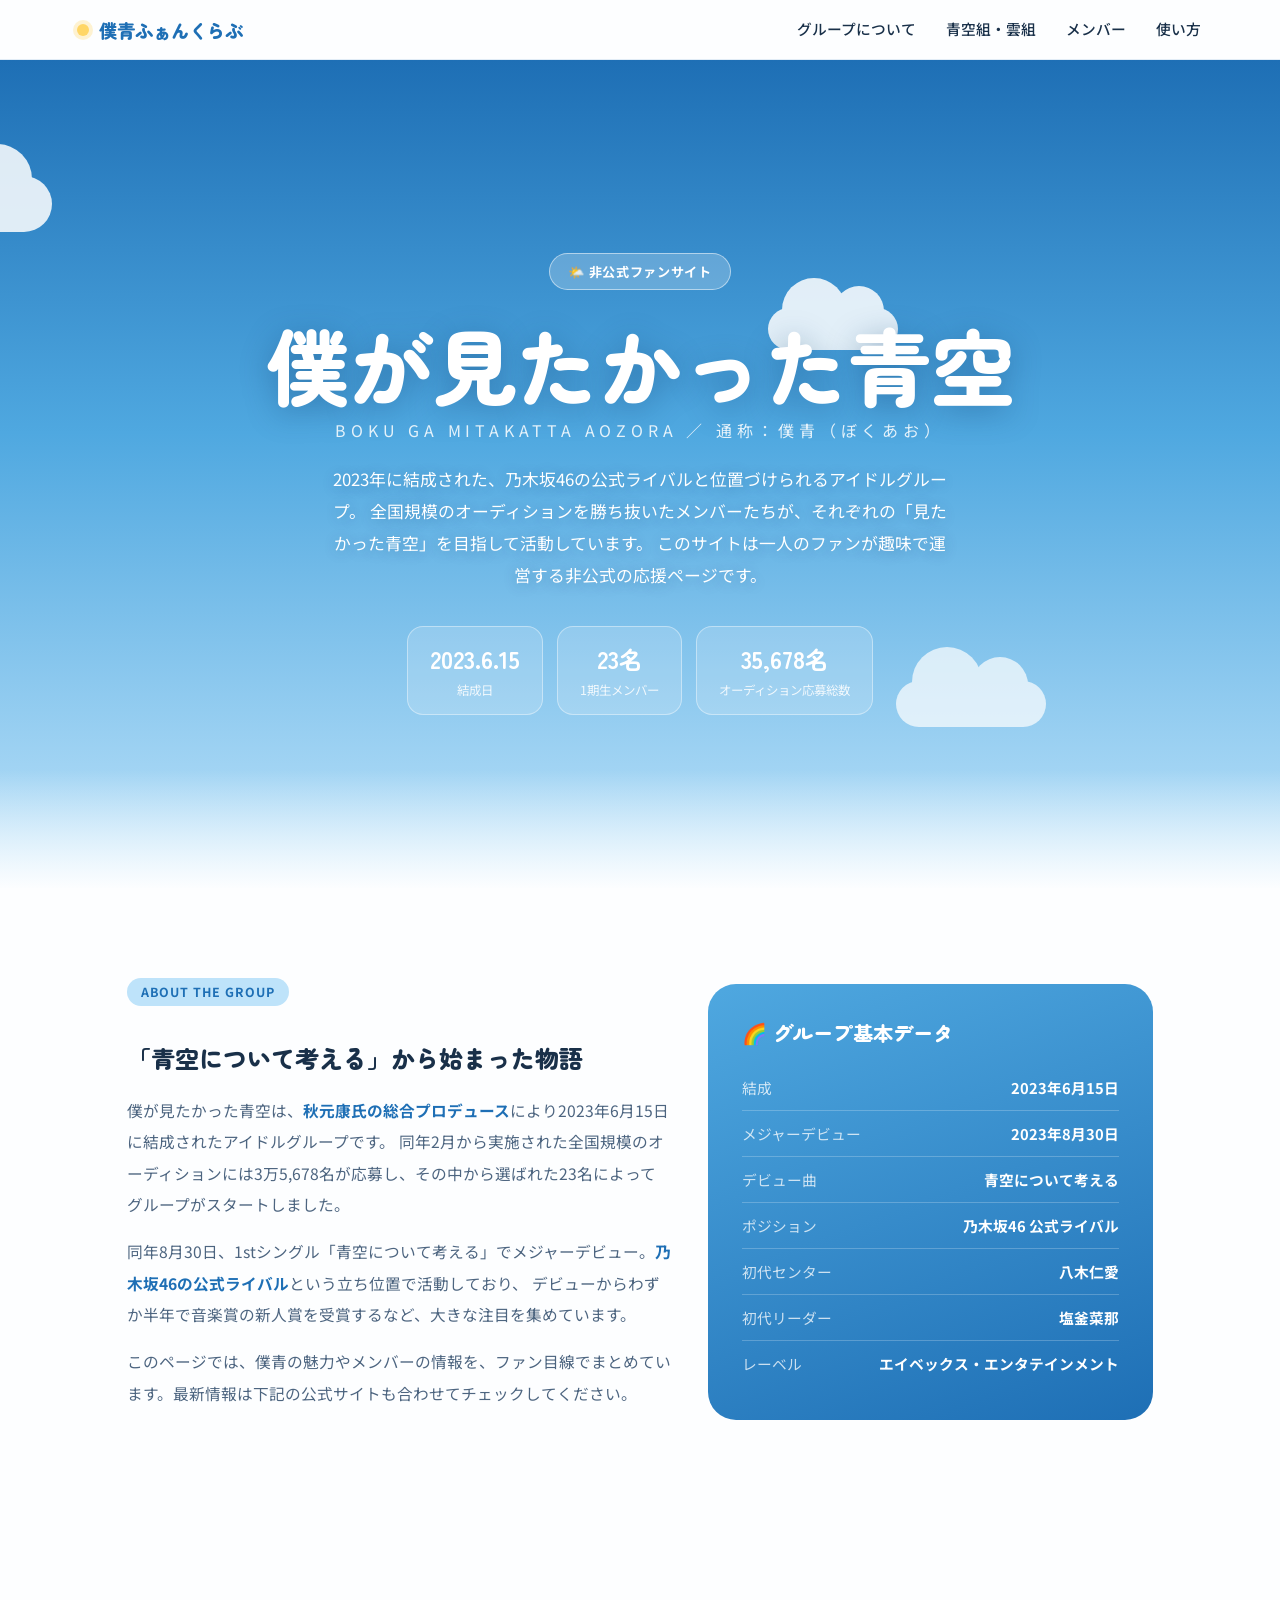
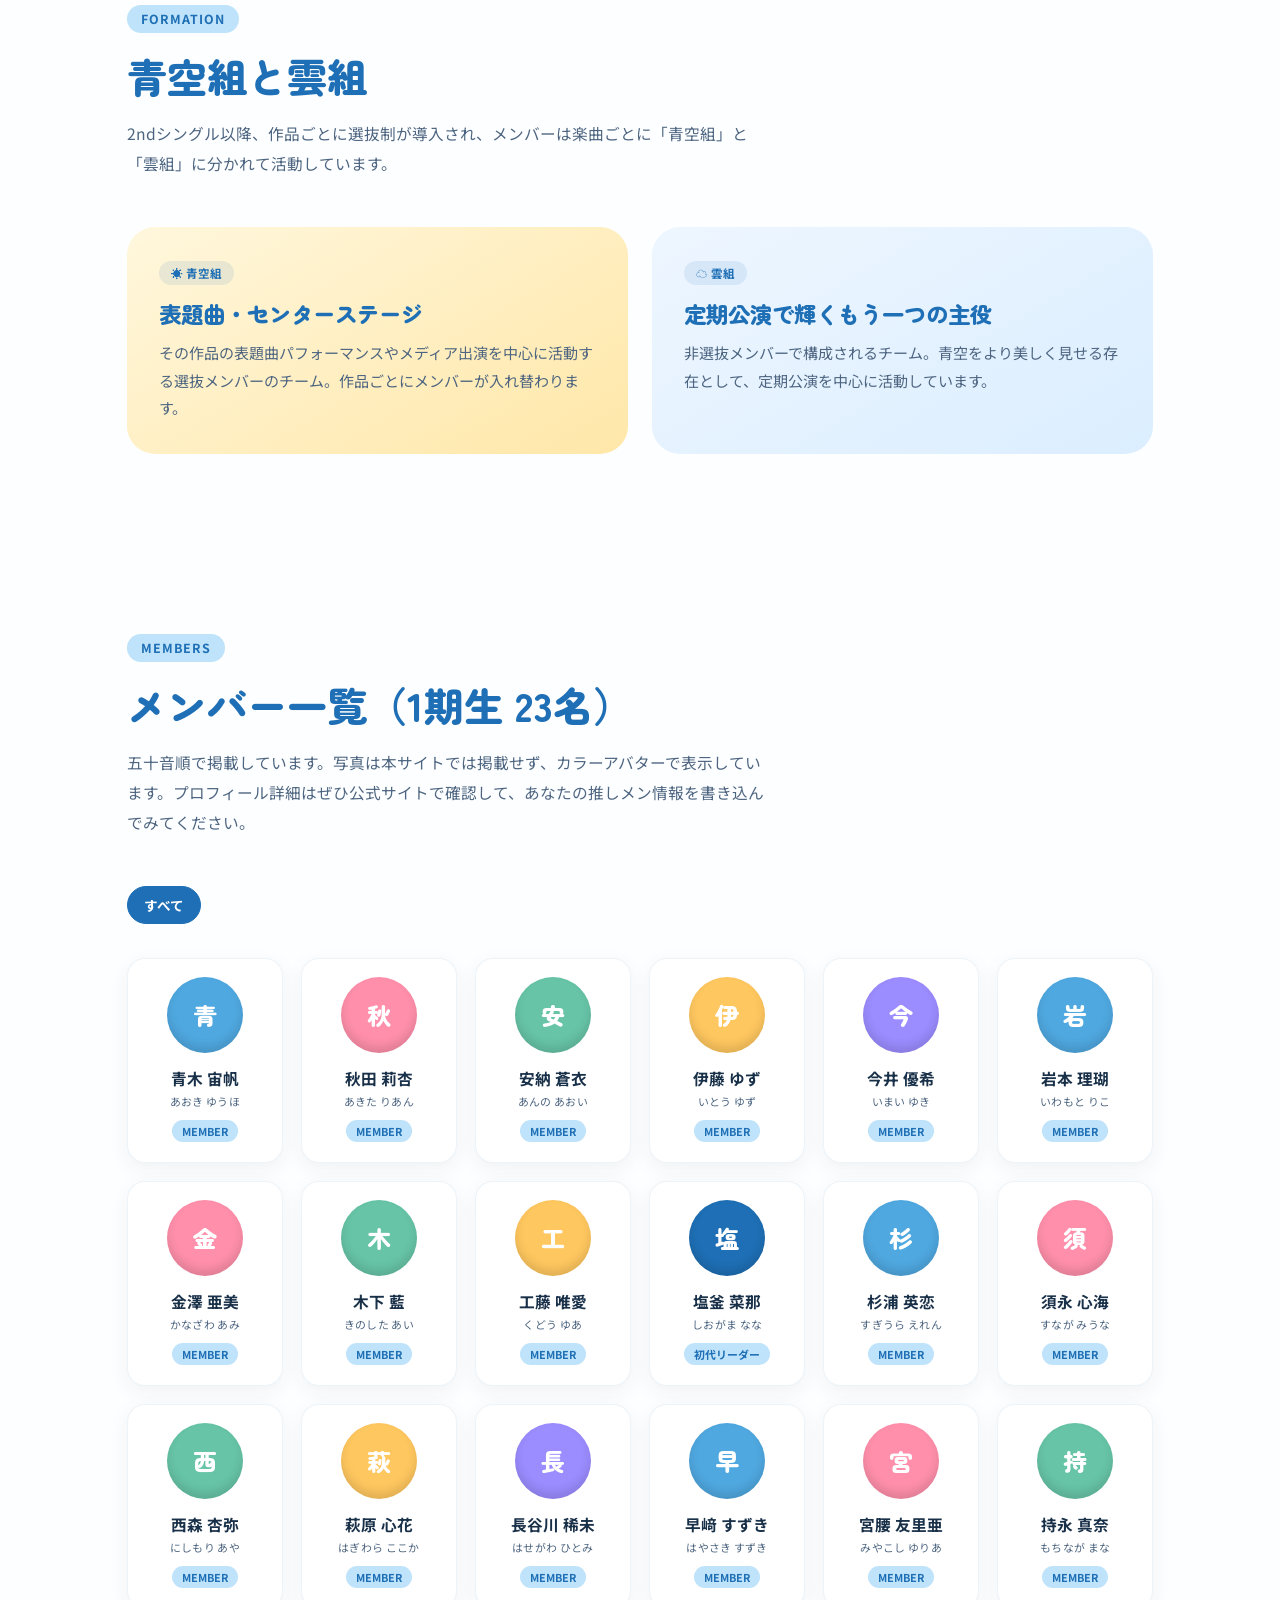
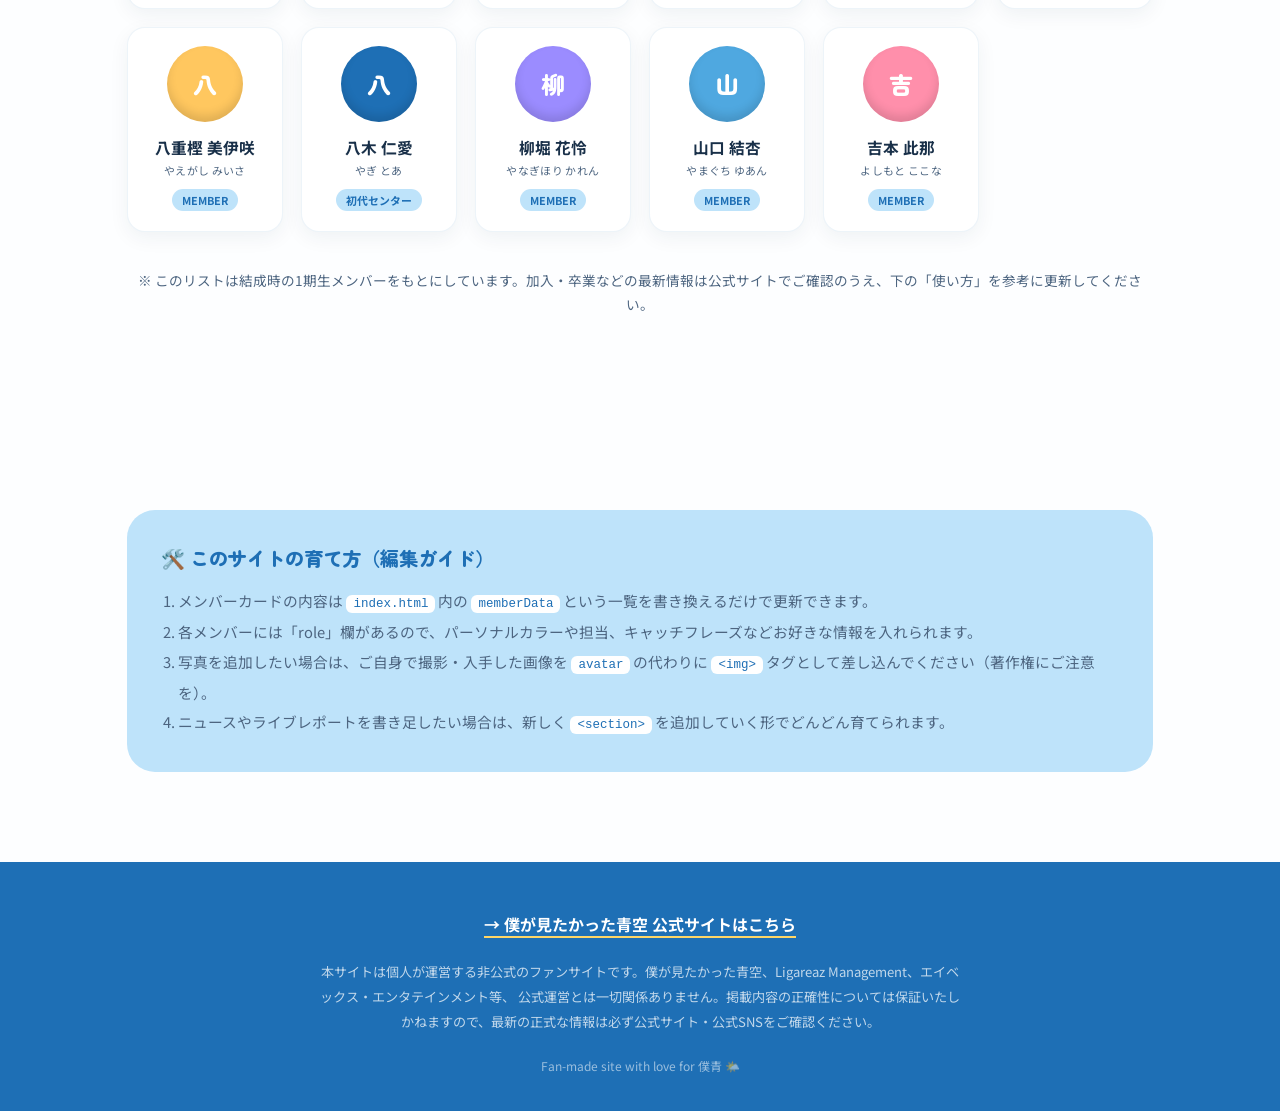
==== index.html @ baeb5466 "Create index.html" ====
<!DOCTYPE html>
<html lang="ja">
<head>
<meta charset="UTF-8">
<meta name="viewport" content="width=device-width, initial-scale=1.0">
<title>僕が見たかった青空 非公式ファンサイト ｜ 僕青ふぁんくらぶ</title>
<link rel="icon" type="image/svg+xml" href="favicon.svg">
<link rel="preconnect" href="https://fonts.googleapis.com">
<link rel="preconnect" href="https://fonts.gstatic.com" crossorigin>
<link href="https://fonts.googleapis.com/css2?family=Zen+Maru+Gothic:wght@500;700;900&family=Noto+Sans+JP:wght@400;500;700&display=swap" rel="stylesheet">
<style>
  :root{
    --sky-deep:#1E6FB5;
    --sky-mid:#4FA8E0;
    --sky-light:#BEE3FA;
    --cloud:#FDFEFF;
    --sun:#FFD666;
    --cotton:#FF8FAB;
    --ink:#193049;
    --ink-soft:#4d6580;
    --radius-lg:28px;
    --radius-md:18px;
  }
  *{box-sizing:border-box;}
  html{scroll-behavior:smooth;}
  body{
    margin:0;
    font-family:'Noto Sans JP',sans-serif;
    color:var(--ink);
    background:var(--cloud);
    overflow-x:hidden;
  }
  h1,h2,h3,.display{
    font-family:'Zen Maru Gothic',sans-serif;
    font-weight:900;
  }
  a{color:inherit;}
  img{max-width:100%;display:block;}
  :focus-visible{outline:3px solid var(--sun);outline-offset:3px;}

  @media (prefers-reduced-motion: reduce){
    *{animation-duration:0.01ms !important; animation-iteration-count:1 !important; transition-duration:0.01ms !important; scroll-behavior:auto !important;}
  }

  /* ---------- NAV ---------- */
  .nav{
    position:sticky;top:0;z-index:50;
    display:flex;align-items:center;justify-content:space-between;
    padding:14px 6vw;
    background:rgba(253,254,255,0.82);
    backdrop-filter:blur(10px);
    border-bottom:1px solid rgba(30,111,181,0.12);
  }
  .nav-brand{display:flex;align-items:center;gap:10px;font-family:'Zen Maru Gothic';font-weight:900;font-size:1.15rem;color:var(--sky-deep);}
  .nav-brand .dot{width:12px;height:12px;border-radius:50%;background:var(--sun);box-shadow:0 0 0 4px rgba(255,214,102,0.3);}
  .nav-links{display:flex;gap:26px;font-size:0.92rem;font-weight:500;}
  .nav-links a{text-decoration:none;padding:4px 2px;border-bottom:2px solid transparent;transition:border-color .2s;}
  .nav-links a:hover{border-color:var(--cotton);}
  .nav-links{display:none;}
  @media(min-width:760px){.nav-links{display:flex;}}

  /* ---------- HERO ---------- */
  .hero{
    position:relative;
    min-height:92vh;
    display:flex;flex-direction:column;align-items:center;justify-content:center;
    text-align:center;
    padding:120px 6vw 100px;
    background:linear-gradient(180deg,var(--sky-deep) 0%, var(--sky-mid) 45%, var(--sky-light) 100%);
    overflow:hidden;
  }
  .hero::after{
    content:"";
    position:absolute;left:0;right:0;bottom:-2px;height:120px;
    background:linear-gradient(180deg, rgba(190,227,250,0) 0%, var(--cloud) 100%);
    pointer-events:none;
  }
  .cloud{
    position:absolute;
    background:#fff;
    border-radius:100px;
    opacity:0.85;
    filter:blur(0.3px);
  }
  .cloud::before,.cloud::after{
    content:"";
    position:absolute;
    background:#fff;
    border-radius:50%;
  }
  .c1{width:180px;height:56px;top:14%;left:-10%;animation:drift 46s linear infinite;}
  .c1::before{width:90px;height:90px;top:-45px;left:20px;}
  .c1::after{width:70px;height:70px;top:-32px;left:90px;}
  .c2{width:130px;height:42px;top:30%;left:60%;animation:drift 60s linear infinite;animation-delay:-10s;}
  .c2::before{width:64px;height:64px;top:-30px;left:14px;}
  .c2::after{width:50px;height:50px;top:-22px;left:66px;}
  .c3{width:220px;height:64px;top:60%;left:-20%;animation:drift 70s linear infinite;animation-delay:-25s;opacity:0.65;}
  .c3::before{width:100px;height:100px;top:-50px;left:30px;}
  .c3::after{width:80px;height:80px;top:-36px;left:120px;}
  .c4{width:150px;height:46px;top:75%;left:70%;animation:drift 54s linear infinite;animation-delay:-5s;opacity:0.7;}
  .c4::before{width:70px;height:70px;top:-34px;left:16px;}
  .c4::after{width:56px;height:56px;top:-24px;left:76px;}
  @keyframes drift{
    from{transform:translateX(0);}
    to{transform:translateX(140vw);}
  }
  .hero-badge{
    display:inline-flex;align-items:center;gap:8px;
    background:rgba(255,255,255,0.22);
    border:1px solid rgba(255,255,255,0.5);
    color:#fff;
    padding:8px 18px;border-radius:999px;
    font-size:0.82rem;font-weight:700;letter-spacing:0.05em;
    margin-bottom:26px;
    position:relative;z-index:2;
  }
  .hero h1{
    position:relative;z-index:2;
    color:#fff;
    font-size:clamp(2.4rem,7vw,5.2rem);
    line-height:1.15;
    margin:0 0 6px;
    text-shadow:0 6px 30px rgba(15,60,110,0.35);
  }
  .hero .kana{
    position:relative;z-index:2;
    color:rgba(255,255,255,0.85);
    font-size:1rem;
    letter-spacing:0.3em;
    margin-bottom:22px;
  }
  .hero p.tagline{
    position:relative;z-index:2;
    color:#fff;
    max-width:620px;
    font-size:1.05rem;
    line-height:1.9;
    margin:0 auto 34px;
    text-shadow:0 2px 14px rgba(15,60,110,0.3);
  }
  .hero-stats{
    position:relative;z-index:2;
    display:flex;flex-wrap:wrap;gap:14px;justify-content:center;
  }
  .stat-chip{
    background:rgba(255,255,255,0.16);
    border:1px solid rgba(255,255,255,0.4);
    border-radius:16px;
    padding:14px 22px;
    color:#fff;
    min-width:120px;
  }
  .stat-chip b{display:block;font-family:'Zen Maru Gothic';font-size:1.5rem;}
  .stat-chip span{font-size:0.78rem;opacity:0.85;}

  /* ---------- SECTION GENERIC ---------- */
  section{padding:90px 6vw;max-width:1180px;margin:0 auto;}
  .eyebrow{
    display:inline-block;
    color:var(--sky-deep);
    background:var(--sky-light);
    padding:5px 14px;border-radius:999px;
    font-size:0.78rem;font-weight:700;letter-spacing:0.08em;
    margin-bottom:14px;
  }
  .section-head{max-width:640px;margin-bottom:48px;}
  .section-head h2{font-size:clamp(1.7rem,3.6vw,2.5rem);margin:0 0 14px;color:var(--sky-deep);}
  .section-head p{color:var(--ink-soft);line-height:1.9;font-size:0.98rem;margin:0;}

  /* ---------- ABOUT ---------- */
  .about-grid{display:grid;grid-template-columns:1fr;gap:36px;}
  @media(min-width:860px){.about-grid{grid-template-columns:1.1fr 0.9fr;align-items:center;}}
  .about-copy p{line-height:2;color:var(--ink-soft);margin:0 0 16px;font-size:0.98rem;}
  .about-copy strong{color:var(--sky-deep);}
  .sky-card{
    background:linear-gradient(160deg,var(--sky-mid),var(--sky-deep));
    border-radius:var(--radius-lg);
    padding:34px;
    color:#fff;
    position:relative;
    overflow:hidden;
  }
  .sky-card h3{margin:0 0 18px;font-size:1.25rem;}
  .sky-card ul{margin:0;padding:0;list-style:none;}
  .sky-card li{
    display:flex;justify-content:space-between;gap:12px;
    padding:12px 0;
    border-bottom:1px solid rgba(255,255,255,0.22);
    font-size:0.92rem;
  }
  .sky-card li:last-child{border-bottom:none;}
  .sky-card li span:first-child{opacity:0.75;}
  .sky-card li span:last-child{font-weight:700;text-align:right;}

  /* ---------- GROUPS (青空組/雲組) ---------- */
  .team-grid{display:grid;grid-template-columns:1fr;gap:24px;}
  @media(min-width:700px){.team-grid{grid-template-columns:1fr 1fr;}}
  .team-card{
    border-radius:var(--radius-lg);
    padding:32px;
    position:relative;
    overflow:hidden;
  }
  .team-card.sora{background:linear-gradient(150deg,#fff7dd,#ffe7a8);}
  .team-card.kumo{background:linear-gradient(150deg,#eef6ff,#dbeeff);}
  .team-card h3{margin:0 0 10px;font-size:1.4rem;color:var(--sky-deep);}
  .team-card p{color:var(--ink-soft);line-height:1.85;margin:0;font-size:0.94rem;}
  .team-badge{
    display:inline-block;font-size:0.72rem;font-weight:700;
    background:rgba(30,111,181,0.1);color:var(--sky-deep);
    padding:4px 12px;border-radius:999px;margin-bottom:12px;
  }

  /* ---------- MEMBERS ---------- */
  .filter-bar{
    display:flex;flex-wrap:wrap;gap:10px;margin-bottom:34px;
  }
  .filter-btn{
    border:1.5px solid var(--sky-light);
    background:#fff;color:var(--sky-deep);
    padding:8px 16px;border-radius:999px;
    font-size:0.85rem;font-weight:700;cursor:pointer;
    font-family:inherit;
    transition:all .2s;
  }
  .filter-btn:hover,.filter-btn.active{
    background:var(--sky-deep);border-color:var(--sky-deep);color:#fff;
  }
  .member-grid{
    display:grid;
    grid-template-columns:repeat(auto-fill,minmax(150px,1fr));
    gap:18px;
  }
  .member-card{
    background:#fff;
    border-radius:var(--radius-md);
    padding:18px 14px 20px;
    text-align:center;
    box-shadow:0 6px 20px rgba(25,48,73,0.06);
    border:1px solid rgba(30,111,181,0.08);
    transition:transform .25s, box-shadow .25s;
    cursor:default;
  }
  .member-card:hover{transform:translateY(-6px);box-shadow:0 16px 30px rgba(25,48,73,0.14);}
  .avatar{
    width:76px;height:76px;border-radius:50%;
    margin:0 auto 14px;
    display:flex;align-items:center;justify-content:center;
    color:#fff;font-family:'Zen Maru Gothic';font-weight:900;font-size:1.5rem;
    box-shadow:inset 0 -6px 10px rgba(0,0,0,0.12);
  }
  .member-card h4{margin:0 0 3px;font-size:0.98rem;color:var(--ink);}
  .member-card .kana{font-size:0.68rem;color:var(--ink-soft);letter-spacing:0.03em;margin-bottom:8px;}
  .member-card .role{
    display:inline-block;font-size:0.68rem;font-weight:700;
    background:var(--sky-light);color:var(--sky-deep);
    padding:3px 10px;border-radius:999px;
  }
  .member-note{
    text-align:center;color:var(--ink-soft);font-size:0.85rem;
    margin-top:36px;line-height:1.8;
  }

  /* ---------- EDIT NOTE ---------- */
  .howto{
    background:var(--sky-light);
    border-radius:var(--radius-lg);
    padding:34px;
  }
  .howto h3{margin:0 0 14px;color:var(--sky-deep);font-size:1.2rem;}
  .howto ol{margin:0;padding-left:1.2em;color:var(--ink-soft);line-height:2;font-size:0.92rem;}
  .howto code{background:#fff;padding:2px 7px;border-radius:6px;font-size:0.85em;color:var(--sky-deep);}

  /* ---------- FOOTER ---------- */
  footer{
    background:var(--sky-deep);
    color:rgba(255,255,255,0.9);
    padding:50px 6vw 30px;
    text-align:center;
  }
  footer .disclaimer{
    max-width:640px;margin:0 auto 22px;
    font-size:0.82rem;line-height:1.9;
    color:rgba(255,255,255,0.72);
  }
  footer .official-link{
    display:inline-block;margin-bottom:22px;
    color:#fff;font-weight:700;text-decoration:none;
    border-bottom:2px solid var(--sun);
  }
  footer .fine{font-size:0.75rem;color:rgba(255,255,255,0.55);}
</style>
</head>
<body>

<nav class="nav">
  <div class="nav-brand"><span class="dot"></span>僕青ふぁんくらぶ</div>
  <div class="nav-links">
    <a href="#about">グループについて</a>
    <a href="#teams">青空組・雲組</a>
    <a href="#members">メンバー</a>
    <a href="#howto">使い方</a>
  </div>
</nav>

<header class="hero">
  <div class="cloud c1"></div>
  <div class="cloud c2"></div>
  <div class="cloud c3"></div>
  <div class="cloud c4"></div>
  <span class="hero-badge">🌤️ 非公式ファンサイト</span>
  <h1>僕が見たかった青空</h1>
  <div class="kana">BOKU GA MITAKATTA AOZORA ／ 通称：僕青（ぼくあお）</div>
  <p class="tagline">
    2023年に結成された、乃木坂46の公式ライバルと位置づけられるアイドルグループ。
    全国規模のオーディションを勝ち抜いたメンバーたちが、それぞれの「見たかった青空」を目指して活動しています。
    このサイトは一人のファンが趣味で運営する非公式の応援ページです。
  </p>
  <div class="hero-stats">
    <div class="stat-chip"><b>2023.6.15</b><span>結成日</span></div>
    <div class="stat-chip"><b>23名</b><span>1期生メンバー</span></div>
    <div class="stat-chip"><b>35,678名</b><span>オーディション応募総数</span></div>
  </div>
</header>

<section id="about">
  <div class="about-grid">
    <div class="about-copy">
      <span class="eyebrow">ABOUT THE GROUP</span>
      <h2>「青空について考える」から始まった物語</h2>
      <p>
        僕が見たかった青空は、<strong>秋元康氏の総合プロデュース</strong>により2023年6月15日に結成されたアイドルグループです。
        同年2月から実施された全国規模のオーディションには3万5,678名が応募し、その中から選ばれた23名によってグループがスタートしました。
      </p>
      <p>
        同年8月30日、1stシングル「青空について考える」でメジャーデビュー。<strong>乃木坂46の公式ライバル</strong>という立ち位置で活動しており、
        デビューからわずか半年で音楽賞の新人賞を受賞するなど、大きな注目を集めています。
      </p>
      <p>
        このページでは、僕青の魅力やメンバーの情報を、ファン目線でまとめています。最新情報は下記の公式サイトも合わせてチェックしてください。
      </p>
    </div>
    <div class="sky-card">
      <h3>🌈 グループ基本データ</h3>
      <ul>
        <li><span>結成</span><span>2023年6月15日</span></li>
        <li><span>メジャーデビュー</span><span>2023年8月30日</span></li>
        <li><span>デビュー曲</span><span>青空について考える</span></li>
        <li><span>ポジション</span><span>乃木坂46 公式ライバル</span></li>
        <li><span>初代センター</span><span>八木仁愛</span></li>
        <li><span>初代リーダー</span><span>塩釜菜那</span></li>
        <li><span>レーベル</span><span>エイベックス・エンタテインメント</span></li>
      </ul>
    </div>
  </div>
</section>

<section id="teams">
  <div class="section-head">
    <span class="eyebrow">FORMATION</span>
    <h2>青空組と雲組</h2>
    <p>2ndシングル以降、作品ごとに選抜制が導入され、メンバーは楽曲ごとに「青空組」と「雲組」に分かれて活動しています。</p>
  </div>
  <div class="team-grid">
    <div class="team-card sora">
      <span class="team-badge">☀️ 青空組</span>
      <h3>表題曲・センターステージ</h3>
      <p>その作品の表題曲パフォーマンスやメディア出演を中心に活動する選抜メンバーのチーム。作品ごとにメンバーが入れ替わります。</p>
    </div>
    <div class="team-card kumo">
      <span class="team-badge">☁️ 雲組</span>
      <h3>定期公演で輝くもう一つの主役</h3>
      <p>非選抜メンバーで構成されるチーム。青空をより美しく見せる存在として、定期公演を中心に活動しています。</p>
    </div>
  </div>
</section>

<section id="members">
  <div class="section-head">
    <span class="eyebrow">MEMBERS</span>
    <h2>メンバー一覧（1期生 23名）</h2>
    <p>五十音順で掲載しています。写真は本サイトでは掲載せず、カラーアバターで表示しています。プロフィール詳細はぜひ公式サイトで確認して、あなたの推しメン情報を書き込んでみてください。</p>
  </div>
  <div class="filter-bar" id="filterBar">
    <button class="filter-btn active" data-filter="all">すべて</button>
  </div>
  <div class="member-grid" id="memberGrid"></div>
  <p class="member-note">
    ※ このリストは結成時の1期生メンバーをもとにしています。加入・卒業などの最新情報は公式サイトでご確認のうえ、下の「使い方」を参考に更新してください。
  </p>
</section>

<section id="howto">
  <div class="howto">
    <h3>🛠️ このサイトの育て方（編集ガイド）</h3>
    <ol>
      <li>メンバーカードの内容は <code>index.html</code> 内の <code>memberData</code> という一覧を書き換えるだけで更新できます。</li>
      <li>各メンバーには「role」欄があるので、パーソナルカラーや担当、キャッチフレーズなどお好きな情報を入れられます。</li>
      <li>写真を追加したい場合は、ご自身で撮影・入手した画像を <code>avatar</code> の代わりに <code>&lt;img&gt;</code> タグとして差し込んでください（著作権にご注意を）。</li>
      <li>ニュースやライブレポートを書き足したい場合は、新しく <code>&lt;section&gt;</code> を追加していく形でどんどん育てられます。</li>
    </ol>
  </div>
</section>

<footer>
  <a class="official-link" href="https://bokuao.com/" target="_blank" rel="noopener">→ 僕が見たかった青空 公式サイトはこちら</a>
  <p class="disclaimer">
    本サイトは個人が運営する非公式のファンサイトです。僕が見たかった青空、Ligareaz Management、エイベックス・エンタテインメント等、
    公式運営とは一切関係ありません。掲載内容の正確性については保証いたしかねますので、最新の正式な情報は必ず公式サイト・公式SNSをご確認ください。
  </p>
  <p class="fine">Fan-made site with love for 僕青 🌤️</p>
</footer>

<script>
  // メンバーの一覧データ（五十音順・結成時1期生）
  // avatar: 表示イニシャル / color: アバターの色 / role: 自由記入欄（推しポイントなどに書き換えてOK）
  const memberData = [
    {name:"青木 宙帆", kana:"あおき ゆうほ", role:"MEMBER", color:"#4FA8E0"},
    {name:"秋田 莉杏", kana:"あきた りあん", role:"MEMBER", color:"#FF8FAB"},
    {name:"安納 蒼衣", kana:"あんの あおい", role:"MEMBER", color:"#67C4A7"},
    {name:"伊藤 ゆず", kana:"いとう ゆず", role:"MEMBER", color:"#FFC75F"},
    {name:"今井 優希", kana:"いまい ゆき", role:"MEMBER", color:"#9B8CFF"},
    {name:"岩本 理瑚", kana:"いわもと りこ", role:"MEMBER", color:"#4FA8E0"},
    {name:"金澤 亜美", kana:"かなざわ あみ", role:"MEMBER", color:"#FF8FAB"},
    {name:"木下 藍", kana:"きのした あい", role:"MEMBER", color:"#67C4A7"},
    {name:"工藤 唯愛", kana:"くどう ゆあ", role:"MEMBER", color:"#FFC75F"},
    {name:"塩釜 菜那", kana:"しおがま なな", role:"初代リーダー", color:"#1E6FB5"},
    {name:"杉浦 英恋", kana:"すぎうら えれん", role:"MEMBER", color:"#4FA8E0"},
    {name:"須永 心海", kana:"すなが みうな", role:"MEMBER", color:"#FF8FAB"},
    {name:"西森 杏弥", kana:"にしもり あや", role:"MEMBER", color:"#67C4A7"},
    {name:"萩原 心花", kana:"はぎわら ここか", role:"MEMBER", color:"#FFC75F"},
    {name:"長谷川 稀未", kana:"はせがわ ひとみ", role:"MEMBER", color:"#9B8CFF"},
    {name:"早﨑 すずき", kana:"はやさき すずき", role:"MEMBER", color:"#4FA8E0"},
    {name:"宮腰 友里亜", kana:"みやこし ゆりあ", role:"MEMBER", color:"#FF8FAB"},
    {name:"持永 真奈", kana:"もちなが まな", role:"MEMBER", color:"#67C4A7"},
    {name:"八重樫 美伊咲", kana:"やえがし みいさ", role:"MEMBER", color:"#FFC75F"},
    {name:"八木 仁愛", kana:"やぎ とあ", role:"初代センター", color:"#1E6FB5"},
    {name:"柳堀 花怜", kana:"やなぎほり かれん", role:"MEMBER", color:"#9B8CFF"},
    {name:"山口 結杏", kana:"やまぐち ゆあん", role:"MEMBER", color:"#4FA8E0"},
    {name:"吉本 此那", kana:"よしもと ここな", role:"MEMBER", color:"#FF8FAB"},
  ];

  const grid = document.getElementById('memberGrid');
  memberData.forEach(m=>{
    const card = document.createElement('div');
    card.className = 'member-card';
    const initial = m.name.trim().charAt(0);
    card.innerHTML = `
      <div class="avatar" style="background:${m.color}">${initial}</div>
      <h4>${m.name}</h4>
      <div class="kana">${m.kana}</div>
      <span class="role">${m.role}</span>
    `;
    grid.appendChild(card);
  });
</script>

</body>
</html>
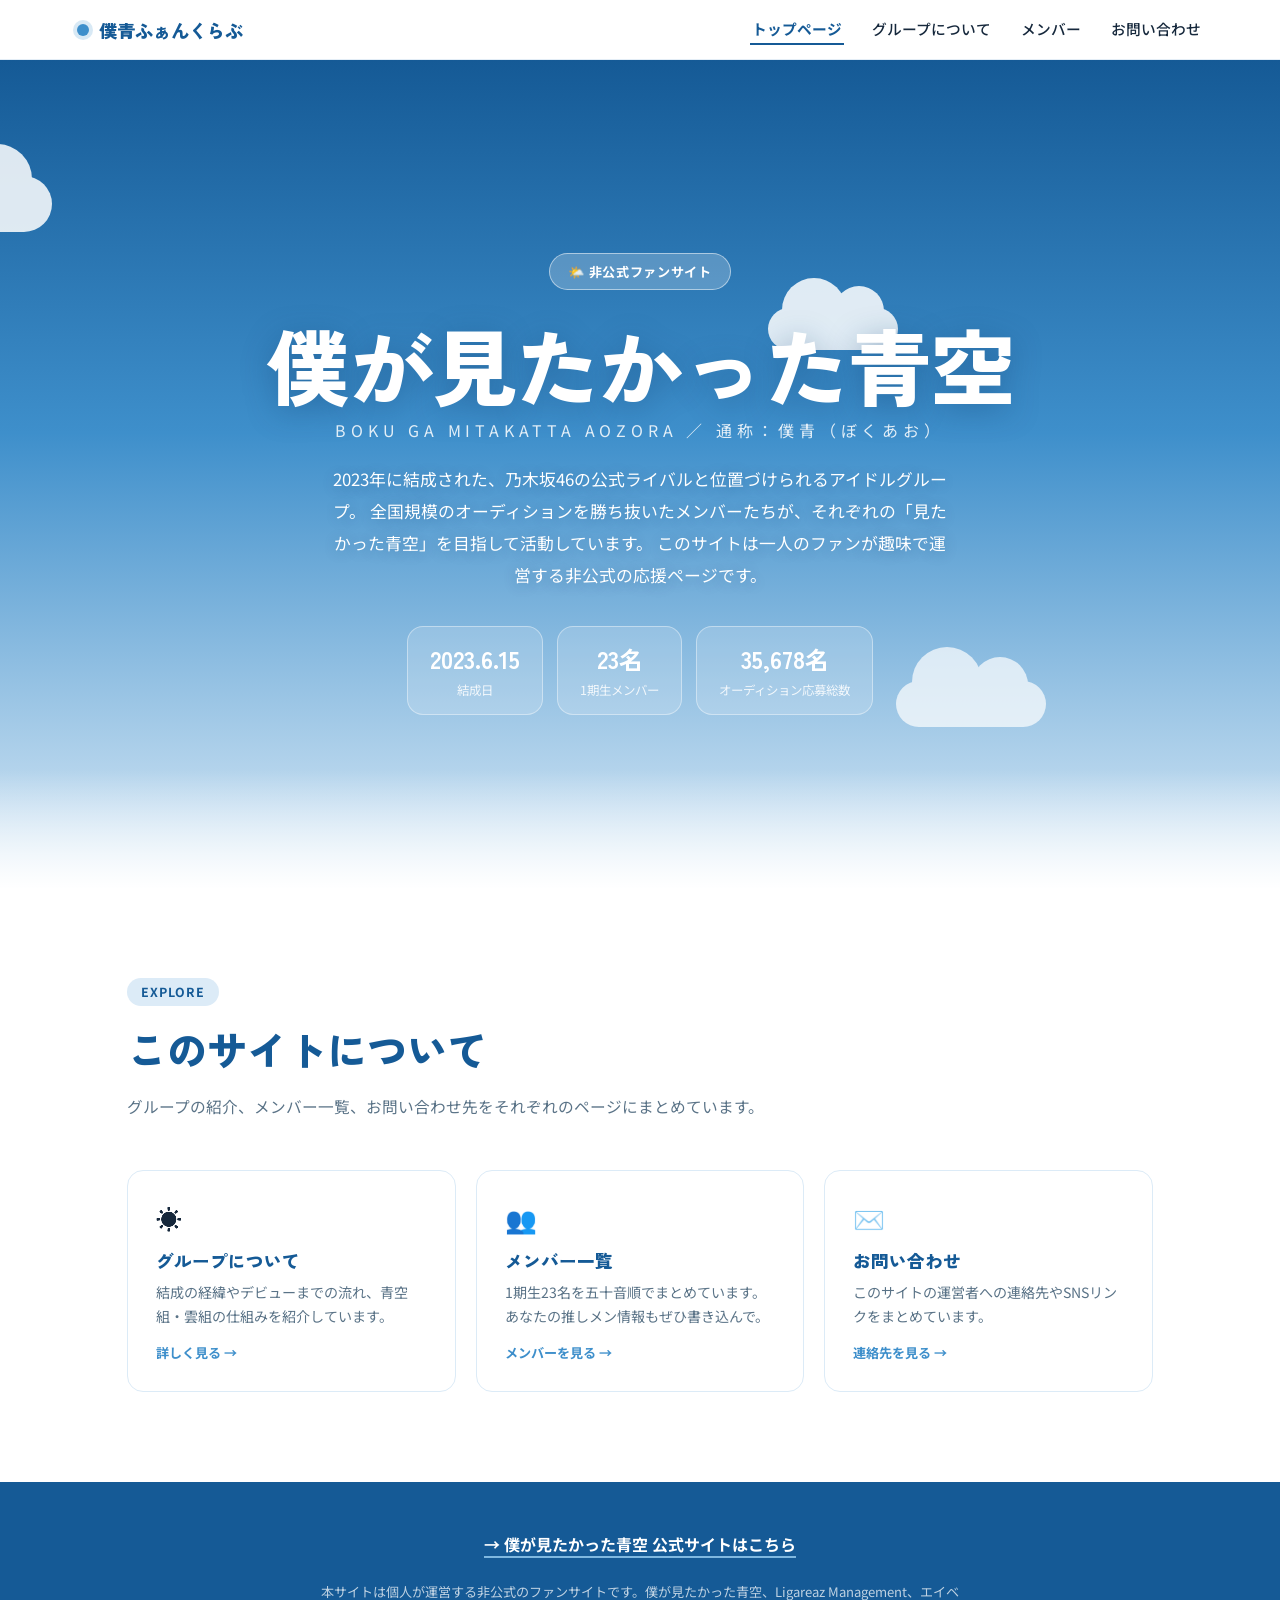
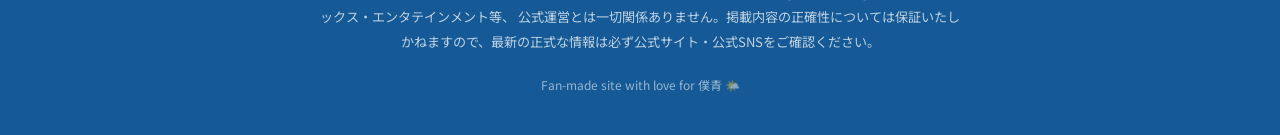
==== commit a1aadf77: "Update index.html" ====
--- a/index.html
+++ b/index.html
@@ -7,299 +7,18 @@
 <link rel="icon" type="image/svg+xml" href="favicon.svg">
 <link rel="preconnect" href="https://fonts.googleapis.com">
 <link rel="preconnect" href="https://fonts.gstatic.com" crossorigin>
-<link href="https://fonts.googleapis.com/css2?family=Zen+Maru+Gothic:wght@500;700;900&family=Noto+Sans+JP:wght@400;500;700&display=swap" rel="stylesheet">
-<style>
-  :root{
-    --sky-deep:#1E6FB5;
-    --sky-mid:#4FA8E0;
-    --sky-light:#BEE3FA;
-    --cloud:#FDFEFF;
-    --sun:#FFD666;
-    --cotton:#FF8FAB;
-    --ink:#193049;
-    --ink-soft:#4d6580;
-    --radius-lg:28px;
-    --radius-md:18px;
-  }
-  *{box-sizing:border-box;}
-  html{scroll-behavior:smooth;}
-  body{
-    margin:0;
-    font-family:'Noto Sans JP',sans-serif;
-    color:var(--ink);
-    background:var(--cloud);
-    overflow-x:hidden;
-  }
-  h1,h2,h3,.display{
-    font-family:'Zen Maru Gothic',sans-serif;
-    font-weight:900;
-  }
-  a{color:inherit;}
-  img{max-width:100%;display:block;}
-  :focus-visible{outline:3px solid var(--sun);outline-offset:3px;}
-
-  @media (prefers-reduced-motion: reduce){
-    *{animation-duration:0.01ms !important; animation-iteration-count:1 !important; transition-duration:0.01ms !important; scroll-behavior:auto !important;}
-  }
-
-  /* ---------- NAV ---------- */
-  .nav{
-    position:sticky;top:0;z-index:50;
-    display:flex;align-items:center;justify-content:space-between;
-    padding:14px 6vw;
-    background:rgba(253,254,255,0.82);
-    backdrop-filter:blur(10px);
-    border-bottom:1px solid rgba(30,111,181,0.12);
-  }
-  .nav-brand{display:flex;align-items:center;gap:10px;font-family:'Zen Maru Gothic';font-weight:900;font-size:1.15rem;color:var(--sky-deep);}
-  .nav-brand .dot{width:12px;height:12px;border-radius:50%;background:var(--sun);box-shadow:0 0 0 4px rgba(255,214,102,0.3);}
-  .nav-links{display:flex;gap:26px;font-size:0.92rem;font-weight:500;}
-  .nav-links a{text-decoration:none;padding:4px 2px;border-bottom:2px solid transparent;transition:border-color .2s;}
-  .nav-links a:hover{border-color:var(--cotton);}
-  .nav-links{display:none;}
-  @media(min-width:760px){.nav-links{display:flex;}}
-
-  /* ---------- HERO ---------- */
-  .hero{
-    position:relative;
-    min-height:92vh;
-    display:flex;flex-direction:column;align-items:center;justify-content:center;
-    text-align:center;
-    padding:120px 6vw 100px;
-    background:linear-gradient(180deg,var(--sky-deep) 0%, var(--sky-mid) 45%, var(--sky-light) 100%);
-    overflow:hidden;
-  }
-  .hero::after{
-    content:"";
-    position:absolute;left:0;right:0;bottom:-2px;height:120px;
-    background:linear-gradient(180deg, rgba(190,227,250,0) 0%, var(--cloud) 100%);
-    pointer-events:none;
-  }
-  .cloud{
-    position:absolute;
-    background:#fff;
-    border-radius:100px;
-    opacity:0.85;
-    filter:blur(0.3px);
-  }
-  .cloud::before,.cloud::after{
-    content:"";
-    position:absolute;
-    background:#fff;
-    border-radius:50%;
-  }
-  .c1{width:180px;height:56px;top:14%;left:-10%;animation:drift 46s linear infinite;}
-  .c1::before{width:90px;height:90px;top:-45px;left:20px;}
-  .c1::after{width:70px;height:70px;top:-32px;left:90px;}
-  .c2{width:130px;height:42px;top:30%;left:60%;animation:drift 60s linear infinite;animation-delay:-10s;}
-  .c2::before{width:64px;height:64px;top:-30px;left:14px;}
-  .c2::after{width:50px;height:50px;top:-22px;left:66px;}
-  .c3{width:220px;height:64px;top:60%;left:-20%;animation:drift 70s linear infinite;animation-delay:-25s;opacity:0.65;}
-  .c3::before{width:100px;height:100px;top:-50px;left:30px;}
-  .c3::after{width:80px;height:80px;top:-36px;left:120px;}
-  .c4{width:150px;height:46px;top:75%;left:70%;animation:drift 54s linear infinite;animation-delay:-5s;opacity:0.7;}
-  .c4::before{width:70px;height:70px;top:-34px;left:16px;}
-  .c4::after{width:56px;height:56px;top:-24px;left:76px;}
-  @keyframes drift{
-    from{transform:translateX(0);}
-    to{transform:translateX(140vw);}
-  }
-  .hero-badge{
-    display:inline-flex;align-items:center;gap:8px;
-    background:rgba(255,255,255,0.22);
-    border:1px solid rgba(255,255,255,0.5);
-    color:#fff;
-    padding:8px 18px;border-radius:999px;
-    font-size:0.82rem;font-weight:700;letter-spacing:0.05em;
-    margin-bottom:26px;
-    position:relative;z-index:2;
-  }
-  .hero h1{
-    position:relative;z-index:2;
-    color:#fff;
-    font-size:clamp(2.4rem,7vw,5.2rem);
-    line-height:1.15;
-    margin:0 0 6px;
-    text-shadow:0 6px 30px rgba(15,60,110,0.35);
-  }
-  .hero .kana{
-    position:relative;z-index:2;
-    color:rgba(255,255,255,0.85);
-    font-size:1rem;
-    letter-spacing:0.3em;
-    margin-bottom:22px;
-  }
-  .hero p.tagline{
-    position:relative;z-index:2;
-    color:#fff;
-    max-width:620px;
-    font-size:1.05rem;
-    line-height:1.9;
-    margin:0 auto 34px;
-    text-shadow:0 2px 14px rgba(15,60,110,0.3);
-  }
-  .hero-stats{
-    position:relative;z-index:2;
-    display:flex;flex-wrap:wrap;gap:14px;justify-content:center;
-  }
-  .stat-chip{
-    background:rgba(255,255,255,0.16);
-    border:1px solid rgba(255,255,255,0.4);
-    border-radius:16px;
-    padding:14px 22px;
-    color:#fff;
-    min-width:120px;
-  }
-  .stat-chip b{display:block;font-family:'Zen Maru Gothic';font-size:1.5rem;}
-  .stat-chip span{font-size:0.78rem;opacity:0.85;}
-
-  /* ---------- SECTION GENERIC ---------- */
-  section{padding:90px 6vw;max-width:1180px;margin:0 auto;}
-  .eyebrow{
-    display:inline-block;
-    color:var(--sky-deep);
-    background:var(--sky-light);
-    padding:5px 14px;border-radius:999px;
-    font-size:0.78rem;font-weight:700;letter-spacing:0.08em;
-    margin-bottom:14px;
-  }
-  .section-head{max-width:640px;margin-bottom:48px;}
-  .section-head h2{font-size:clamp(1.7rem,3.6vw,2.5rem);margin:0 0 14px;color:var(--sky-deep);}
-  .section-head p{color:var(--ink-soft);line-height:1.9;font-size:0.98rem;margin:0;}
-
-  /* ---------- ABOUT ---------- */
-  .about-grid{display:grid;grid-template-columns:1fr;gap:36px;}
-  @media(min-width:860px){.about-grid{grid-template-columns:1.1fr 0.9fr;align-items:center;}}
-  .about-copy p{line-height:2;color:var(--ink-soft);margin:0 0 16px;font-size:0.98rem;}
-  .about-copy strong{color:var(--sky-deep);}
-  .sky-card{
-    background:linear-gradient(160deg,var(--sky-mid),var(--sky-deep));
-    border-radius:var(--radius-lg);
-    padding:34px;
-    color:#fff;
-    position:relative;
-    overflow:hidden;
-  }
-  .sky-card h3{margin:0 0 18px;font-size:1.25rem;}
-  .sky-card ul{margin:0;padding:0;list-style:none;}
-  .sky-card li{
-    display:flex;justify-content:space-between;gap:12px;
-    padding:12px 0;
-    border-bottom:1px solid rgba(255,255,255,0.22);
-    font-size:0.92rem;
-  }
-  .sky-card li:last-child{border-bottom:none;}
-  .sky-card li span:first-child{opacity:0.75;}
-  .sky-card li span:last-child{font-weight:700;text-align:right;}
-
-  /* ---------- GROUPS (青空組/雲組) ---------- */
-  .team-grid{display:grid;grid-template-columns:1fr;gap:24px;}
-  @media(min-width:700px){.team-grid{grid-template-columns:1fr 1fr;}}
-  .team-card{
-    border-radius:var(--radius-lg);
-    padding:32px;
-    position:relative;
-    overflow:hidden;
-  }
-  .team-card.sora{background:linear-gradient(150deg,#fff7dd,#ffe7a8);}
-  .team-card.kumo{background:linear-gradient(150deg,#eef6ff,#dbeeff);}
-  .team-card h3{margin:0 0 10px;font-size:1.4rem;color:var(--sky-deep);}
-  .team-card p{color:var(--ink-soft);line-height:1.85;margin:0;font-size:0.94rem;}
-  .team-badge{
-    display:inline-block;font-size:0.72rem;font-weight:700;
-    background:rgba(30,111,181,0.1);color:var(--sky-deep);
-    padding:4px 12px;border-radius:999px;margin-bottom:12px;
-  }
-
-  /* ---------- MEMBERS ---------- */
-  .filter-bar{
-    display:flex;flex-wrap:wrap;gap:10px;margin-bottom:34px;
-  }
-  .filter-btn{
-    border:1.5px solid var(--sky-light);
-    background:#fff;color:var(--sky-deep);
-    padding:8px 16px;border-radius:999px;
-    font-size:0.85rem;font-weight:700;cursor:pointer;
-    font-family:inherit;
-    transition:all .2s;
-  }
-  .filter-btn:hover,.filter-btn.active{
-    background:var(--sky-deep);border-color:var(--sky-deep);color:#fff;
-  }
-  .member-grid{
-    display:grid;
-    grid-template-columns:repeat(auto-fill,minmax(150px,1fr));
-    gap:18px;
-  }
-  .member-card{
-    background:#fff;
-    border-radius:var(--radius-md);
-    padding:18px 14px 20px;
-    text-align:center;
-    box-shadow:0 6px 20px rgba(25,48,73,0.06);
-    border:1px solid rgba(30,111,181,0.08);
-    transition:transform .25s, box-shadow .25s;
-    cursor:default;
-  }
-  .member-card:hover{transform:translateY(-6px);box-shadow:0 16px 30px rgba(25,48,73,0.14);}
-  .avatar{
-    width:76px;height:76px;border-radius:50%;
-    margin:0 auto 14px;
-    display:flex;align-items:center;justify-content:center;
-    color:#fff;font-family:'Zen Maru Gothic';font-weight:900;font-size:1.5rem;
-    box-shadow:inset 0 -6px 10px rgba(0,0,0,0.12);
-  }
-  .member-card h4{margin:0 0 3px;font-size:0.98rem;color:var(--ink);}
-  .member-card .kana{font-size:0.68rem;color:var(--ink-soft);letter-spacing:0.03em;margin-bottom:8px;}
-  .member-card .role{
-    display:inline-block;font-size:0.68rem;font-weight:700;
-    background:var(--sky-light);color:var(--sky-deep);
-    padding:3px 10px;border-radius:999px;
-  }
-  .member-note{
-    text-align:center;color:var(--ink-soft);font-size:0.85rem;
-    margin-top:36px;line-height:1.8;
-  }
-
-  /* ---------- EDIT NOTE ---------- */
-  .howto{
-    background:var(--sky-light);
-    border-radius:var(--radius-lg);
-    padding:34px;
-  }
-  .howto h3{margin:0 0 14px;color:var(--sky-deep);font-size:1.2rem;}
-  .howto ol{margin:0;padding-left:1.2em;color:var(--ink-soft);line-height:2;font-size:0.92rem;}
-  .howto code{background:#fff;padding:2px 7px;border-radius:6px;font-size:0.85em;color:var(--sky-deep);}
-
-  /* ---------- FOOTER ---------- */
-  footer{
-    background:var(--sky-deep);
-    color:rgba(255,255,255,0.9);
-    padding:50px 6vw 30px;
-    text-align:center;
-  }
-  footer .disclaimer{
-    max-width:640px;margin:0 auto 22px;
-    font-size:0.82rem;line-height:1.9;
-    color:rgba(255,255,255,0.72);
-  }
-  footer .official-link{
-    display:inline-block;margin-bottom:22px;
-    color:#fff;font-weight:700;text-decoration:none;
-    border-bottom:2px solid var(--sun);
-  }
-  footer .fine{font-size:0.75rem;color:rgba(255,255,255,0.55);}
-</style>
+<link href="https://fonts.googleapis.com/css2?family=Zen+Kaku+Gothic+New:wght@500;700;900&family=Noto+Sans+JP:wght@400;500;700&display=swap" rel="stylesheet">
+<link rel="stylesheet" href="styles.css">
 </head>
 <body>
 
 <nav class="nav">
-  <div class="nav-brand"><span class="dot"></span>僕青ふぁんくらぶ</div>
+  <a class="nav-brand" href="index.html"><span class="dot"></span>僕青ふぁんくらぶ</a>
   <div class="nav-links">
-    <a href="#about">グループについて</a>
-    <a href="#teams">青空組・雲組</a>
-    <a href="#members">メンバー</a>
-    <a href="#howto">使い方</a>
+    <a href="index.html" class="current">トップページ</a>
+    <a href="about.html">グループについて</a>
+    <a href="members.html">メンバー</a>
+    <a href="contact.html">お問い合わせ</a>
   </div>
 </nav>
 
@@ -323,82 +42,31 @@
   </div>
 </header>
 
-<section id="about">
-  <div class="about-grid">
-    <div class="about-copy">
-      <span class="eyebrow">ABOUT THE GROUP</span>
-      <h2>「青空について考える」から始まった物語</h2>
-      <p>
-        僕が見たかった青空は、<strong>秋元康氏の総合プロデュース</strong>により2023年6月15日に結成されたアイドルグループです。
-        同年2月から実施された全国規模のオーディションには3万5,678名が応募し、その中から選ばれた23名によってグループがスタートしました。
-      </p>
-      <p>
-        同年8月30日、1stシングル「青空について考える」でメジャーデビュー。<strong>乃木坂46の公式ライバル</strong>という立ち位置で活動しており、
-        デビューからわずか半年で音楽賞の新人賞を受賞するなど、大きな注目を集めています。
-      </p>
-      <p>
-        このページでは、僕青の魅力やメンバーの情報を、ファン目線でまとめています。最新情報は下記の公式サイトも合わせてチェックしてください。
-      </p>
-    </div>
-    <div class="sky-card">
-      <h3>🌈 グループ基本データ</h3>
-      <ul>
-        <li><span>結成</span><span>2023年6月15日</span></li>
-        <li><span>メジャーデビュー</span><span>2023年8月30日</span></li>
-        <li><span>デビュー曲</span><span>青空について考える</span></li>
-        <li><span>ポジション</span><span>乃木坂46 公式ライバル</span></li>
-        <li><span>初代センター</span><span>八木仁愛</span></li>
-        <li><span>初代リーダー</span><span>塩釜菜那</span></li>
-        <li><span>レーベル</span><span>エイベックス・エンタテインメント</span></li>
-      </ul>
-    </div>
+<section id="quicklinks">
+  <div class="section-head">
+    <span class="eyebrow">EXPLORE</span>
+    <h2>このサイトについて</h2>
+    <p>グループの紹介、メンバー一覧、お問い合わせ先をそれぞれのページにまとめています。</p>
   </div>
-</section>
-
-<section id="teams">
-  <div class="section-head">
-    <span class="eyebrow">FORMATION</span>
-    <h2>青空組と雲組</h2>
-    <p>2ndシングル以降、作品ごとに選抜制が導入され、メンバーは楽曲ごとに「青空組」と「雲組」に分かれて活動しています。</p>
-  </div>
-  <div class="team-grid">
-    <div class="team-card sora">
-      <span class="team-badge">☀️ 青空組</span>
-      <h3>表題曲・センターステージ</h3>
-      <p>その作品の表題曲パフォーマンスやメディア出演を中心に活動する選抜メンバーのチーム。作品ごとにメンバーが入れ替わります。</p>
-    </div>
-    <div class="team-card kumo">
-      <span class="team-badge">☁️ 雲組</span>
-      <h3>定期公演で輝くもう一つの主役</h3>
-      <p>非選抜メンバーで構成されるチーム。青空をより美しく見せる存在として、定期公演を中心に活動しています。</p>
-    </div>
-  </div>
-</section>
-
-<section id="members">
-  <div class="section-head">
-    <span class="eyebrow">MEMBERS</span>
-    <h2>メンバー一覧（1期生 23名）</h2>
-    <p>五十音順で掲載しています。写真は本サイトでは掲載せず、カラーアバターで表示しています。プロフィール詳細はぜひ公式サイトで確認して、あなたの推しメン情報を書き込んでみてください。</p>
-  </div>
-  <div class="filter-bar" id="filterBar">
-    <button class="filter-btn active" data-filter="all">すべて</button>
-  </div>
-  <div class="member-grid" id="memberGrid"></div>
-  <p class="member-note">
-    ※ このリストは結成時の1期生メンバーをもとにしています。加入・卒業などの最新情報は公式サイトでご確認のうえ、下の「使い方」を参考に更新してください。
-  </p>
-</section>
-
-<section id="howto">
-  <div class="howto">
-    <h3>🛠️ このサイトの育て方（編集ガイド）</h3>
-    <ol>
-      <li>メンバーカードの内容は <code>index.html</code> 内の <code>memberData</code> という一覧を書き換えるだけで更新できます。</li>
-      <li>各メンバーには「role」欄があるので、パーソナルカラーや担当、キャッチフレーズなどお好きな情報を入れられます。</li>
-      <li>写真を追加したい場合は、ご自身で撮影・入手した画像を <code>avatar</code> の代わりに <code>&lt;img&gt;</code> タグとして差し込んでください（著作権にご注意を）。</li>
-      <li>ニュースやライブレポートを書き足したい場合は、新しく <code>&lt;section&gt;</code> を追加していく形でどんどん育てられます。</li>
-    </ol>
+  <div class="link-grid">
+    <a class="link-card" href="about.html">
+      <div class="icon">☀️</div>
+      <h3>グループについて</h3>
+      <p>結成の経緯やデビューまでの流れ、青空組・雲組の仕組みを紹介しています。</p>
+      <span class="go">詳しく見る →</span>
+    </a>
+    <a class="link-card" href="members.html">
+      <div class="icon">👥</div>
+      <h3>メンバー一覧</h3>
+      <p>1期生23名を五十音順でまとめています。あなたの推しメン情報もぜひ書き込んで。</p>
+      <span class="go">メンバーを見る →</span>
+    </a>
+    <a class="link-card" href="contact.html">
+      <div class="icon">✉️</div>
+      <h3>お問い合わせ</h3>
+      <p>このサイトの運営者への連絡先やSNSリンクをまとめています。</p>
+      <span class="go">連絡先を見る →</span>
+    </a>
   </div>
 </section>
 
@@ -411,49 +79,5 @@
   <p class="fine">Fan-made site with love for 僕青 🌤️</p>
 </footer>
 
-<script>
-  // メンバーの一覧データ（五十音順・結成時1期生）
-  // avatar: 表示イニシャル / color: アバターの色 / role: 自由記入欄（推しポイントなどに書き換えてOK）
-  const memberData = [
-    {name:"青木 宙帆", kana:"あおき ゆうほ", role:"MEMBER", color:"#4FA8E0"},
-    {name:"秋田 莉杏", kana:"あきた りあん", role:"MEMBER", color:"#FF8FAB"},
-    {name:"安納 蒼衣", kana:"あんの あおい", role:"MEMBER", color:"#67C4A7"},
-    {name:"伊藤 ゆず", kana:"いとう ゆず", role:"MEMBER", color:"#FFC75F"},
-    {name:"今井 優希", kana:"いまい ゆき", role:"MEMBER", color:"#9B8CFF"},
-    {name:"岩本 理瑚", kana:"いわもと りこ", role:"MEMBER", color:"#4FA8E0"},
-    {name:"金澤 亜美", kana:"かなざわ あみ", role:"MEMBER", color:"#FF8FAB"},
-    {name:"木下 藍", kana:"きのした あい", role:"MEMBER", color:"#67C4A7"},
-    {name:"工藤 唯愛", kana:"くどう ゆあ", role:"MEMBER", color:"#FFC75F"},
-    {name:"塩釜 菜那", kana:"しおがま なな", role:"初代リーダー", color:"#1E6FB5"},
-    {name:"杉浦 英恋", kana:"すぎうら えれん", role:"MEMBER", color:"#4FA8E0"},
-    {name:"須永 心海", kana:"すなが みうな", role:"MEMBER", color:"#FF8FAB"},
-    {name:"西森 杏弥", kana:"にしもり あや", role:"MEMBER", color:"#67C4A7"},
-    {name:"萩原 心花", kana:"はぎわら ここか", role:"MEMBER", color:"#FFC75F"},
-    {name:"長谷川 稀未", kana:"はせがわ ひとみ", role:"MEMBER", color:"#9B8CFF"},
-    {name:"早﨑 すずき", kana:"はやさき すずき", role:"MEMBER", color:"#4FA8E0"},
-    {name:"宮腰 友里亜", kana:"みやこし ゆりあ", role:"MEMBER", color:"#FF8FAB"},
-    {name:"持永 真奈", kana:"もちなが まな", role:"MEMBER", color:"#67C4A7"},
-    {name:"八重樫 美伊咲", kana:"やえがし みいさ", role:"MEMBER", color:"#FFC75F"},
-    {name:"八木 仁愛", kana:"やぎ とあ", role:"初代センター", color:"#1E6FB5"},
-    {name:"柳堀 花怜", kana:"やなぎほり かれん", role:"MEMBER", color:"#9B8CFF"},
-    {name:"山口 結杏", kana:"やまぐち ゆあん", role:"MEMBER", color:"#4FA8E0"},
-    {name:"吉本 此那", kana:"よしもと ここな", role:"MEMBER", color:"#FF8FAB"},
-  ];
-
-  const grid = document.getElementById('memberGrid');
-  memberData.forEach(m=>{
-    const card = document.createElement('div');
-    card.className = 'member-card';
-    const initial = m.name.trim().charAt(0);
-    card.innerHTML = `
-      <div class="avatar" style="background:${m.color}">${initial}</div>
-      <h4>${m.name}</h4>
-      <div class="kana">${m.kana}</div>
-      <span class="role">${m.role}</span>
-    `;
-    grid.appendChild(card);
-  });
-</script>
-
 </body>
 </html>
--- a/styles.css
+++ b/styles.css
@@ -0,0 +1,348 @@
+:root{
+  --sky-deep:#155A96;
+  --sky-mid:#3E8FCB;
+  --sky-pale:#7FB8E0;
+  --sky-light:#DCEBF7;
+  --sky-faint:#F2F7FC;
+  --cloud:#FFFFFF;
+  --ink:#16283C;
+  --ink-soft:#5A7387;
+  --radius-lg:16px;
+  --radius-md:10px;
+}
+*{box-sizing:border-box;}
+html{scroll-behavior:smooth;}
+body{
+  margin:0;
+  font-family:'Noto Sans JP',sans-serif;
+  color:var(--ink);
+  background:var(--cloud);
+  overflow-x:hidden;
+}
+h1,h2,h3,.display{
+  font-family:'Zen Kaku Gothic New',sans-serif;
+  font-weight:900;
+}
+a{color:inherit;}
+img{max-width:100%;display:block;}
+:focus-visible{outline:3px solid var(--sky-deep);outline-offset:3px;}
+
+@media (prefers-reduced-motion: reduce){
+  *{animation-duration:0.01ms !important; animation-iteration-count:1 !important; transition-duration:0.01ms !important; scroll-behavior:auto !important;}
+}
+
+/* ---------- NAV ---------- */
+.nav{
+  position:sticky;top:0;z-index:50;
+  display:flex;align-items:center;justify-content:space-between;
+  padding:14px 6vw;
+  background:rgba(255,255,255,0.86);
+  backdrop-filter:blur(10px);
+  border-bottom:1px solid rgba(30,111,181,0.12);
+}
+.nav-brand{display:flex;align-items:center;gap:10px;font-family:'Zen Kaku Gothic New';font-weight:900;font-size:1.15rem;color:var(--sky-deep);text-decoration:none;}
+.nav-brand .dot{width:12px;height:12px;border-radius:50%;background:var(--sky-mid);box-shadow:0 0 0 4px rgba(62,143,203,0.2);}
+.nav-links{display:none;gap:26px;font-size:0.92rem;font-weight:500;}
+.nav-links a{text-decoration:none;padding:4px 2px;border-bottom:2px solid transparent;transition:border-color .2s;}
+.nav-links a:hover{border-color:var(--sky-mid);}
+.nav-links a.current{border-color:var(--sky-deep);color:var(--sky-deep);font-weight:700;}
+@media(min-width:760px){.nav-links{display:flex;}}
+
+/* ---------- HERO (トップページ用の大きいヒーロー) ---------- */
+.hero{
+  position:relative;
+  min-height:92vh;
+  display:flex;flex-direction:column;align-items:center;justify-content:center;
+  text-align:center;
+  padding:120px 6vw 100px;
+  background:linear-gradient(180deg,var(--sky-deep) 0%, var(--sky-mid) 45%, var(--sky-light) 100%);
+  overflow:hidden;
+}
+.hero::after{
+  content:"";
+  position:absolute;left:0;right:0;bottom:-2px;height:120px;
+  background:linear-gradient(180deg, rgba(190,227,250,0) 0%, var(--cloud) 100%);
+  pointer-events:none;
+}
+.cloud{
+  position:absolute;
+  background:#fff;
+  border-radius:100px;
+  opacity:0.85;
+  filter:blur(0.3px);
+}
+.cloud::before,.cloud::after{
+  content:"";
+  position:absolute;
+  background:#fff;
+  border-radius:50%;
+}
+.c1{width:180px;height:56px;top:14%;left:-10%;animation:drift 46s linear infinite;}
+.c1::before{width:90px;height:90px;top:-45px;left:20px;}
+.c1::after{width:70px;height:70px;top:-32px;left:90px;}
+.c2{width:130px;height:42px;top:30%;left:60%;animation:drift 60s linear infinite;animation-delay:-10s;}
+.c2::before{width:64px;height:64px;top:-30px;left:14px;}
+.c2::after{width:50px;height:50px;top:-22px;left:66px;}
+.c3{width:220px;height:64px;top:60%;left:-20%;animation:drift 70s linear infinite;animation-delay:-25s;opacity:0.65;}
+.c3::before{width:100px;height:100px;top:-50px;left:30px;}
+.c3::after{width:80px;height:80px;top:-36px;left:120px;}
+.c4{width:150px;height:46px;top:75%;left:70%;animation:drift 54s linear infinite;animation-delay:-5s;opacity:0.7;}
+.c4::before{width:70px;height:70px;top:-34px;left:16px;}
+.c4::after{width:56px;height:56px;top:-24px;left:76px;}
+@keyframes drift{
+  from{transform:translateX(0);}
+  to{transform:translateX(140vw);}
+}
+.hero-badge{
+  display:inline-flex;align-items:center;gap:8px;
+  background:rgba(255,255,255,0.22);
+  border:1px solid rgba(255,255,255,0.5);
+  color:#fff;
+  padding:8px 18px;border-radius:999px;
+  font-size:0.82rem;font-weight:700;letter-spacing:0.05em;
+  margin-bottom:26px;
+  position:relative;z-index:2;
+}
+.hero h1{
+  position:relative;z-index:2;
+  color:#fff;
+  font-size:clamp(2.4rem,7vw,5.2rem);
+  line-height:1.15;
+  margin:0 0 6px;
+  text-shadow:0 6px 30px rgba(15,60,110,0.35);
+}
+.hero .kana{
+  position:relative;z-index:2;
+  color:rgba(255,255,255,0.85);
+  font-size:1rem;
+  letter-spacing:0.3em;
+  margin-bottom:22px;
+}
+.hero p.tagline{
+  position:relative;z-index:2;
+  color:#fff;
+  max-width:620px;
+  font-size:1.05rem;
+  line-height:1.9;
+  margin:0 auto 34px;
+  text-shadow:0 2px 14px rgba(15,60,110,0.3);
+}
+.hero-stats{
+  position:relative;z-index:2;
+  display:flex;flex-wrap:wrap;gap:14px;justify-content:center;
+}
+.stat-chip{
+  background:rgba(255,255,255,0.16);
+  border:1px solid rgba(255,255,255,0.4);
+  border-radius:16px;
+  padding:14px 22px;
+  color:#fff;
+  min-width:120px;
+}
+.stat-chip b{display:block;font-family:'Zen Kaku Gothic New';font-size:1.5rem;}
+.stat-chip span{font-size:0.78rem;opacity:0.85;}
+
+/* ---------- PAGE HEAD (サブページ用の小さいヘッダー) ---------- */
+.page-head{
+  position:relative;
+  padding:76px 6vw 56px;
+  text-align:center;
+  background:linear-gradient(180deg,var(--sky-deep) 0%, var(--sky-mid) 100%);
+  color:#fff;
+  overflow:hidden;
+}
+.page-head h1{
+  position:relative;z-index:2;
+  font-size:clamp(1.9rem,4.4vw,2.8rem);
+  margin:0 0 10px;
+  text-shadow:0 4px 20px rgba(15,60,110,0.3);
+}
+.page-head p{
+  position:relative;z-index:2;
+  max-width:520px;margin:0 auto;
+  font-size:0.96rem;line-height:1.8;
+  color:rgba(255,255,255,0.88);
+}
+.page-head .cloud{opacity:0.5;}
+
+/* ---------- SECTION GENERIC ---------- */
+section{padding:90px 6vw;max-width:1180px;margin:0 auto;}
+.eyebrow{
+  display:inline-block;
+  color:var(--sky-deep);
+  background:var(--sky-light);
+  padding:5px 14px;border-radius:999px;
+  font-size:0.78rem;font-weight:700;letter-spacing:0.08em;
+  margin-bottom:14px;
+}
+.section-head{max-width:640px;margin-bottom:48px;}
+.section-head h2{font-size:clamp(1.7rem,3.6vw,2.5rem);margin:0 0 14px;color:var(--sky-deep);}
+.section-head p{color:var(--ink-soft);line-height:1.9;font-size:0.98rem;margin:0;}
+
+/* ---------- ABOUT ---------- */
+.about-grid{display:grid;grid-template-columns:1fr;gap:36px;}
+@media(min-width:860px){.about-grid{grid-template-columns:1.1fr 0.9fr;align-items:center;}}
+.about-copy p{line-height:2;color:var(--ink-soft);margin:0 0 16px;font-size:0.98rem;}
+.about-copy strong{color:var(--sky-deep);}
+.sky-card{
+  background:linear-gradient(160deg,var(--sky-mid),var(--sky-deep));
+  border-radius:var(--radius-lg);
+  padding:34px;
+  color:#fff;
+  position:relative;
+  overflow:hidden;
+}
+.sky-card h3{margin:0 0 18px;font-size:1.25rem;}
+.sky-card ul{margin:0;padding:0;list-style:none;}
+.sky-card li{
+  display:flex;justify-content:space-between;gap:12px;
+  padding:12px 0;
+  border-bottom:1px solid rgba(255,255,255,0.22);
+  font-size:0.92rem;
+}
+.sky-card li:last-child{border-bottom:none;}
+.sky-card li span:first-child{opacity:0.75;}
+.sky-card li span:last-child{font-weight:700;text-align:right;}
+
+/* ---------- GROUPS (青空組/雲組) ---------- */
+.team-grid{display:grid;grid-template-columns:1fr;gap:24px;}
+@media(min-width:700px){.team-grid{grid-template-columns:1fr 1fr;}}
+.team-card{
+  border-radius:var(--radius-lg);
+  padding:32px;
+  position:relative;
+  overflow:hidden;
+}
+.team-card.sora{background:var(--sky-deep);}
+.team-card.sora h3, .team-card.sora .team-badge{color:#fff;}
+.team-card.sora .team-badge{background:rgba(255,255,255,0.16);}
+.team-card.sora p{color:rgba(255,255,255,0.82);}
+.team-card.kumo{background:var(--sky-faint);border:1px solid var(--sky-light);}
+.team-card h3{margin:0 0 10px;font-size:1.4rem;color:var(--sky-deep);}
+.team-card p{color:var(--ink-soft);line-height:1.85;margin:0;font-size:0.94rem;}
+.team-badge{
+  display:inline-block;font-size:0.72rem;font-weight:700;
+  background:rgba(30,111,181,0.1);color:var(--sky-deep);
+  padding:4px 12px;border-radius:999px;margin-bottom:12px;
+}
+
+/* ---------- HOME: quick-link cards ---------- */
+.link-grid{display:grid;grid-template-columns:1fr;gap:20px;}
+@media(min-width:700px){.link-grid{grid-template-columns:repeat(3,1fr);}}
+.link-card{
+  display:block;text-decoration:none;
+  background:#fff;
+  border:1px solid var(--sky-light);
+  border-radius:var(--radius-lg);
+  padding:28px;
+  transition:transform .2s, box-shadow .2s, border-color .2s;
+}
+.link-card:hover{transform:translateY(-4px);box-shadow:0 14px 28px rgba(21,90,150,0.12);border-color:var(--sky-pale);}
+.link-card .icon{font-size:1.6rem;margin-bottom:12px;}
+.link-card h3{margin:0 0 8px;font-size:1.1rem;color:var(--sky-deep);}
+.link-card p{margin:0;color:var(--ink-soft);font-size:0.88rem;line-height:1.7;}
+.link-card .go{display:inline-block;margin-top:14px;font-size:0.82rem;font-weight:700;color:var(--sky-mid);}
+
+/* ---------- MEMBERS ---------- */
+.filter-bar{
+  display:flex;flex-wrap:wrap;gap:10px;margin-bottom:34px;
+}
+.filter-btn{
+  border:1.5px solid var(--sky-light);
+  background:#fff;color:var(--sky-deep);
+  padding:8px 16px;border-radius:999px;
+  font-size:0.85rem;font-weight:700;cursor:pointer;
+  font-family:inherit;
+  transition:all .2s;
+}
+.filter-btn:hover,.filter-btn.active{
+  background:var(--sky-deep);border-color:var(--sky-deep);color:#fff;
+}
+.member-grid{
+  display:grid;
+  grid-template-columns:repeat(auto-fill,minmax(150px,1fr));
+  gap:18px;
+}
+.member-card{
+  background:#fff;
+  border-radius:var(--radius-md);
+  padding:18px 14px 20px;
+  text-align:center;
+  box-shadow:0 6px 20px rgba(25,48,73,0.06);
+  border:1px solid rgba(30,111,181,0.08);
+  transition:transform .25s, box-shadow .25s;
+  cursor:default;
+}
+.member-card:hover{transform:translateY(-6px);box-shadow:0 16px 30px rgba(25,48,73,0.14);}
+.avatar{
+  width:76px;height:76px;border-radius:50%;
+  margin:0 auto 14px;
+  display:flex;align-items:center;justify-content:center;
+  color:#fff;font-family:'Zen Kaku Gothic New';font-weight:900;font-size:1.5rem;
+  box-shadow:inset 0 -6px 10px rgba(0,0,0,0.12);
+}
+.member-card h4{margin:0 0 3px;font-size:0.98rem;color:var(--ink);}
+.member-card .kana{font-size:0.68rem;color:var(--ink-soft);letter-spacing:0.03em;margin-bottom:8px;}
+.member-card .role{
+  display:inline-block;font-size:0.68rem;font-weight:700;
+  background:var(--sky-light);color:var(--sky-deep);
+  padding:3px 10px;border-radius:999px;
+}
+.member-note{
+  text-align:center;color:var(--ink-soft);font-size:0.85rem;
+  margin-top:36px;line-height:1.8;
+}
+
+/* ---------- EDIT NOTE ---------- */
+.howto{
+  background:var(--sky-light);
+  border-radius:var(--radius-lg);
+  padding:34px;
+}
+.howto h3{margin:0 0 14px;color:var(--sky-deep);font-size:1.2rem;}
+.howto ol{margin:0;padding-left:1.2em;color:var(--ink-soft);line-height:2;font-size:0.92rem;}
+.howto code{background:#fff;padding:2px 7px;border-radius:6px;font-size:0.85em;color:var(--sky-deep);}
+
+/* ---------- CONTACT ---------- */
+.contact-grid{display:grid;grid-template-columns:1fr;gap:20px;max-width:640px;margin:0 auto;}
+@media(min-width:600px){.contact-grid{grid-template-columns:1fr 1fr;}}
+.contact-card{
+  background:#fff;
+  border:1px solid var(--sky-light);
+  border-radius:var(--radius-lg);
+  padding:28px;
+  text-align:center;
+  text-decoration:none;
+  transition:transform .2s, box-shadow .2s;
+}
+.contact-card:hover{transform:translateY(-4px);box-shadow:0 14px 28px rgba(21,90,150,0.12);}
+.contact-card .icon{font-size:1.8rem;margin-bottom:12px;}
+.contact-card h3{margin:0 0 6px;font-size:1rem;color:var(--sky-deep);}
+.contact-card span{font-size:0.85rem;color:var(--ink-soft);word-break:break-all;}
+.contact-note{
+  max-width:560px;margin:36px auto 0;
+  text-align:center;color:var(--ink-soft);
+  font-size:0.85rem;line-height:1.9;
+  background:var(--sky-faint);
+  border-radius:var(--radius-md);
+  padding:22px;
+}
+
+/* ---------- FOOTER ---------- */
+footer{
+  background:var(--sky-deep);
+  color:rgba(255,255,255,0.9);
+  padding:50px 6vw 30px;
+  text-align:center;
+}
+footer .disclaimer{
+  max-width:640px;margin:0 auto 22px;
+  font-size:0.82rem;line-height:1.9;
+  color:rgba(255,255,255,0.72);
+}
+footer .official-link{
+  display:inline-block;margin-bottom:22px;
+  color:#fff;font-weight:700;text-decoration:none;
+  border-bottom:2px solid var(--sky-pale);
+}
+footer .fine{font-size:0.75rem;color:rgba(255,255,255,0.55);}
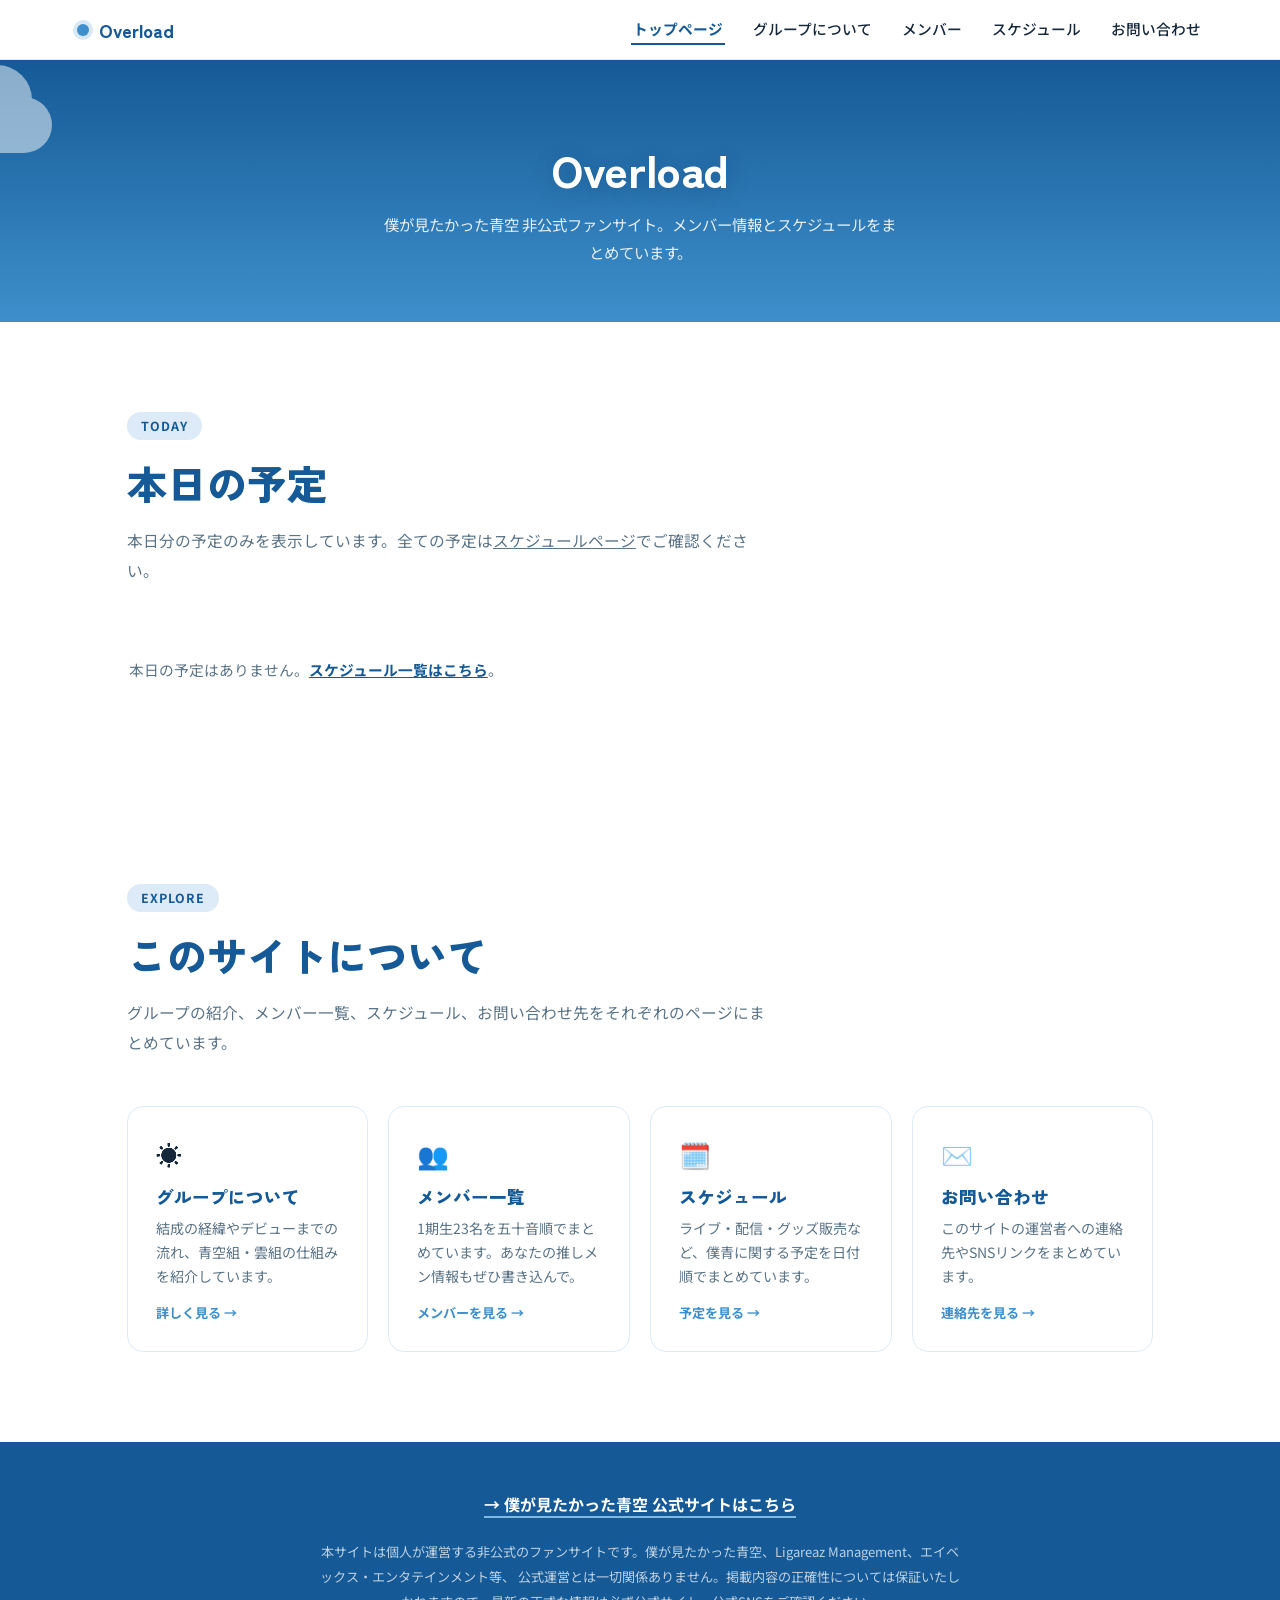
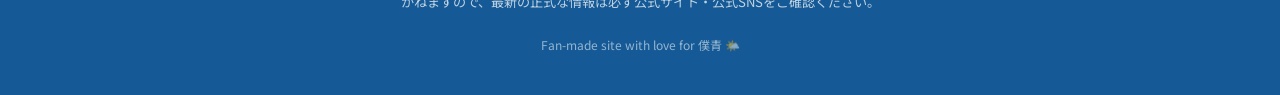
==== commit 1ba0bc08: "Rebrand to Overload, simplify header, add CSV-driven schedule page - Unify nav-brand/title from 僕青ふぁ" ====
--- a/index.html
+++ b/index.html
@@ -3,7 +3,7 @@
 <head>
 <meta charset="UTF-8">
 <meta name="viewport" content="width=device-width, initial-scale=1.0">
-<title>僕が見たかった青空 非公式ファンサイト ｜ 僕青ふぁんくらぶ</title>
+<title>Overload ｜ 僕が見たかった青空 非公式ファンサイト</title>
 <link rel="icon" type="image/svg+xml" href="favicon.svg">
 <link rel="preconnect" href="https://fonts.googleapis.com">
 <link rel="preconnect" href="https://fonts.gstatic.com" crossorigin>
@@ -13,40 +13,37 @@
 <body>
 
 <nav class="nav">
-  <a class="nav-brand" href="index.html"><span class="dot"></span>僕青ふぁんくらぶ</a>
+  <a class="nav-brand" href="index.html"><span class="dot"></span>Overload</a>
   <div class="nav-links">
     <a href="index.html" class="current">トップページ</a>
     <a href="about.html">グループについて</a>
     <a href="members.html">メンバー</a>
+    <a href="schedule.html">スケジュール</a>
     <a href="contact.html">お問い合わせ</a>
   </div>
 </nav>
 
-<header class="hero">
+<header class="page-head">
   <div class="cloud c1"></div>
-  <div class="cloud c2"></div>
   <div class="cloud c3"></div>
-  <div class="cloud c4"></div>
-  <span class="hero-badge">🌤️ 非公式ファンサイト</span>
-  <h1>僕が見たかった青空</h1>
-  <div class="kana">BOKU GA MITAKATTA AOZORA ／ 通称：僕青（ぼくあお）</div>
-  <p class="tagline">
-    2023年に結成された、乃木坂46の公式ライバルと位置づけられるアイドルグループ。
-    全国規模のオーディションを勝ち抜いたメンバーたちが、それぞれの「見たかった青空」を目指して活動しています。
-    このサイトは一人のファンが趣味で運営する非公式の応援ページです。
-  </p>
-  <div class="hero-stats">
-    <div class="stat-chip"><b>2023.6.15</b><span>結成日</span></div>
-    <div class="stat-chip"><b>23名</b><span>1期生メンバー</span></div>
-    <div class="stat-chip"><b>35,678名</b><span>オーディション応募総数</span></div>
+  <h1>Overload</h1>
+  <p>僕が見たかった青空 非公式ファンサイト。メンバー情報とスケジュールをまとめています。</p>
+</header>
+
+<section id="today">
+  <div class="section-head">
+    <span class="eyebrow">TODAY</span>
+    <h2>本日の予定</h2>
+    <p>本日分の予定のみを表示しています。全ての予定は<a href="schedule.html">スケジュールページ</a>でご確認ください。</p>
   </div>
-</header>
+  <div class="schedule-list" id="todayList"></div>
+</section>
 
 <section id="quicklinks">
   <div class="section-head">
     <span class="eyebrow">EXPLORE</span>
     <h2>このサイトについて</h2>
-    <p>グループの紹介、メンバー一覧、お問い合わせ先をそれぞれのページにまとめています。</p>
+    <p>グループの紹介、メンバー一覧、スケジュール、お問い合わせ先をそれぞれのページにまとめています。</p>
   </div>
   <div class="link-grid">
     <a class="link-card" href="about.html">
@@ -60,6 +57,12 @@
       <h3>メンバー一覧</h3>
       <p>1期生23名を五十音順でまとめています。あなたの推しメン情報もぜひ書き込んで。</p>
       <span class="go">メンバーを見る →</span>
+    </a>
+    <a class="link-card" href="schedule.html">
+      <div class="icon">🗓️</div>
+      <h3>スケジュール</h3>
+      <p>ライブ・配信・グッズ販売など、僕青に関する予定を日付順でまとめています。</p>
+      <span class="go">予定を見る →</span>
     </a>
     <a class="link-card" href="contact.html">
       <div class="icon">✉️</div>
@@ -79,5 +82,6 @@
   <p class="fine">Fan-made site with love for 僕青 🌤️</p>
 </footer>
 
+<script src="schedule.js"></script>
 </body>
 </html>
--- a/styles.css
+++ b/styles.css
@@ -48,22 +48,7 @@
 .nav-links a.current{border-color:var(--sky-deep);color:var(--sky-deep);font-weight:700;}
 @media(min-width:760px){.nav-links{display:flex;}}
 
-/* ---------- HERO (トップページ用の大きいヒーロー) ---------- */
-.hero{
-  position:relative;
-  min-height:92vh;
-  display:flex;flex-direction:column;align-items:center;justify-content:center;
-  text-align:center;
-  padding:120px 6vw 100px;
-  background:linear-gradient(180deg,var(--sky-deep) 0%, var(--sky-mid) 45%, var(--sky-light) 100%);
-  overflow:hidden;
-}
-.hero::after{
-  content:"";
-  position:absolute;left:0;right:0;bottom:-2px;height:120px;
-  background:linear-gradient(180deg, rgba(190,227,250,0) 0%, var(--cloud) 100%);
-  pointer-events:none;
-}
+/* ---------- CLOUDS (トップページ・サブページのヘッダーで共用) ---------- */
 .cloud{
   position:absolute;
   background:#fff;
@@ -93,56 +78,8 @@
   from{transform:translateX(0);}
   to{transform:translateX(140vw);}
 }
-.hero-badge{
-  display:inline-flex;align-items:center;gap:8px;
-  background:rgba(255,255,255,0.22);
-  border:1px solid rgba(255,255,255,0.5);
-  color:#fff;
-  padding:8px 18px;border-radius:999px;
-  font-size:0.82rem;font-weight:700;letter-spacing:0.05em;
-  margin-bottom:26px;
-  position:relative;z-index:2;
-}
-.hero h1{
-  position:relative;z-index:2;
-  color:#fff;
-  font-size:clamp(2.4rem,7vw,5.2rem);
-  line-height:1.15;
-  margin:0 0 6px;
-  text-shadow:0 6px 30px rgba(15,60,110,0.35);
-}
-.hero .kana{
-  position:relative;z-index:2;
-  color:rgba(255,255,255,0.85);
-  font-size:1rem;
-  letter-spacing:0.3em;
-  margin-bottom:22px;
-}
-.hero p.tagline{
-  position:relative;z-index:2;
-  color:#fff;
-  max-width:620px;
-  font-size:1.05rem;
-  line-height:1.9;
-  margin:0 auto 34px;
-  text-shadow:0 2px 14px rgba(15,60,110,0.3);
-}
-.hero-stats{
-  position:relative;z-index:2;
-  display:flex;flex-wrap:wrap;gap:14px;justify-content:center;
-}
-.stat-chip{
-  background:rgba(255,255,255,0.16);
-  border:1px solid rgba(255,255,255,0.4);
-  border-radius:16px;
-  padding:14px 22px;
-  color:#fff;
-  min-width:120px;
-}
-.stat-chip b{display:block;font-family:'Zen Kaku Gothic New';font-size:1.5rem;}
-.stat-chip span{font-size:0.78rem;opacity:0.85;}
-
-/* ---------- PAGE HEAD (サブページ用の小さいヘッダー) ---------- */
+
+/* ---------- PAGE HEAD (全ページ共通のヘッダー) ---------- */
 .page-head{
   position:relative;
   padding:76px 6vw 56px;
@@ -228,7 +165,8 @@
 
 /* ---------- HOME: quick-link cards ---------- */
 .link-grid{display:grid;grid-template-columns:1fr;gap:20px;}
-@media(min-width:700px){.link-grid{grid-template-columns:repeat(3,1fr);}}
+@media(min-width:700px){.link-grid{grid-template-columns:repeat(2,1fr);}}
+@media(min-width:1000px){.link-grid{grid-template-columns:repeat(4,1fr);}}
 .link-card{
   display:block;text-decoration:none;
   background:#fff;
@@ -292,6 +230,26 @@
   text-align:center;color:var(--ink-soft);font-size:0.85rem;
   margin-top:36px;line-height:1.8;
 }
+
+/* ---------- SCHEDULE ---------- */
+.schedule-list{display:flex;flex-direction:column;gap:12px;}
+.schedule-item{
+  display:flex;flex-wrap:wrap;align-items:baseline;gap:6px 18px;
+  background:#fff;
+  border:1px solid var(--sky-light);
+  border-radius:var(--radius-md);
+  padding:16px 20px;
+}
+.schedule-date{
+  flex:0 0 auto;
+  font-family:'Zen Kaku Gothic New';font-weight:700;
+  color:var(--sky-deep);font-size:0.92rem;
+  min-width:150px;
+}
+.schedule-title{color:var(--ink);font-size:0.96rem;}
+.schedule-title a{color:var(--sky-deep);text-decoration:underline;text-underline-offset:3px;}
+.schedule-empty{color:var(--ink-soft);font-size:0.92rem;padding:10px 2px;}
+.schedule-empty a{color:var(--sky-deep);font-weight:700;}
 
 /* ---------- EDIT NOTE ---------- */
 .howto{
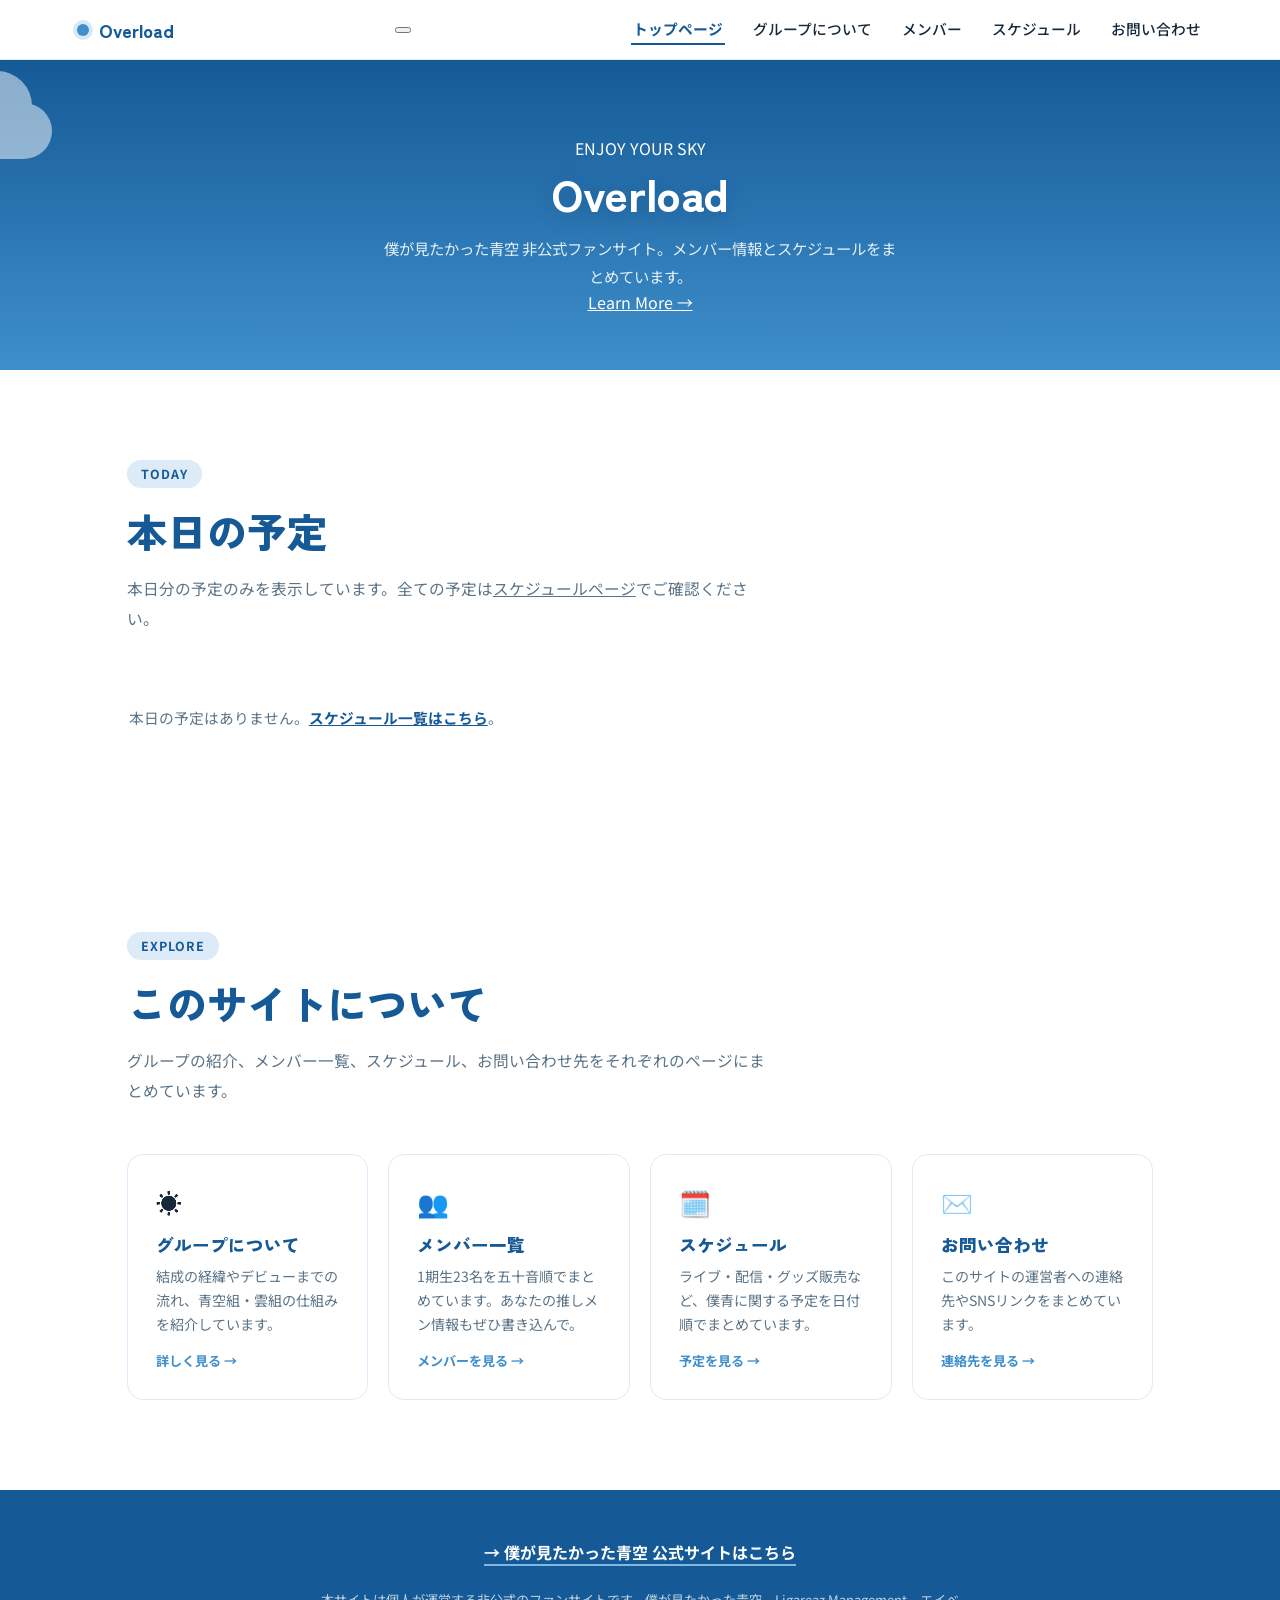
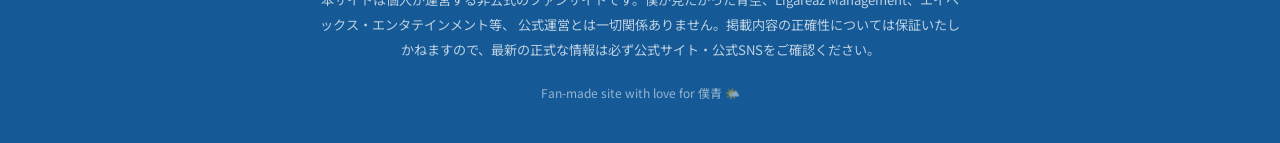
==== commit 9057f917: "Update index.html" ====
--- a/index.html
+++ b/index.html
@@ -14,7 +14,10 @@
 
 <nav class="nav">
   <a class="nav-brand" href="index.html"><span class="dot"></span>Overload</a>
-  <div class="nav-links">
+  <button class="nav-toggle" id="navToggle" aria-label="メニューを開く" aria-expanded="false">
+    <span></span><span></span><span></span>
+  </button>
+  <div class="nav-links" id="navLinks">
     <a href="index.html" class="current">トップページ</a>
     <a href="about.html">グループについて</a>
     <a href="members.html">メンバー</a>
@@ -23,11 +26,13 @@
   </div>
 </nav>
 
-<header class="page-head">
+<header class="page-head home">
   <div class="cloud c1"></div>
   <div class="cloud c3"></div>
-  <h1>Overload</h1>
+  <span class="hero-tag">ENJOY YOUR SKY</span>
+  <h1 class="stack-title">Overload</h1>
   <p>僕が見たかった青空 非公式ファンサイト。メンバー情報とスケジュールをまとめています。</p>
+  <a class="hero-cta" href="about.html">Learn More →</a>
 </header>
 
 <section id="today">
@@ -83,5 +88,6 @@
 </footer>
 
 <script src="schedule.js"></script>
+<script src="nav.js"></script>
 </body>
 </html>
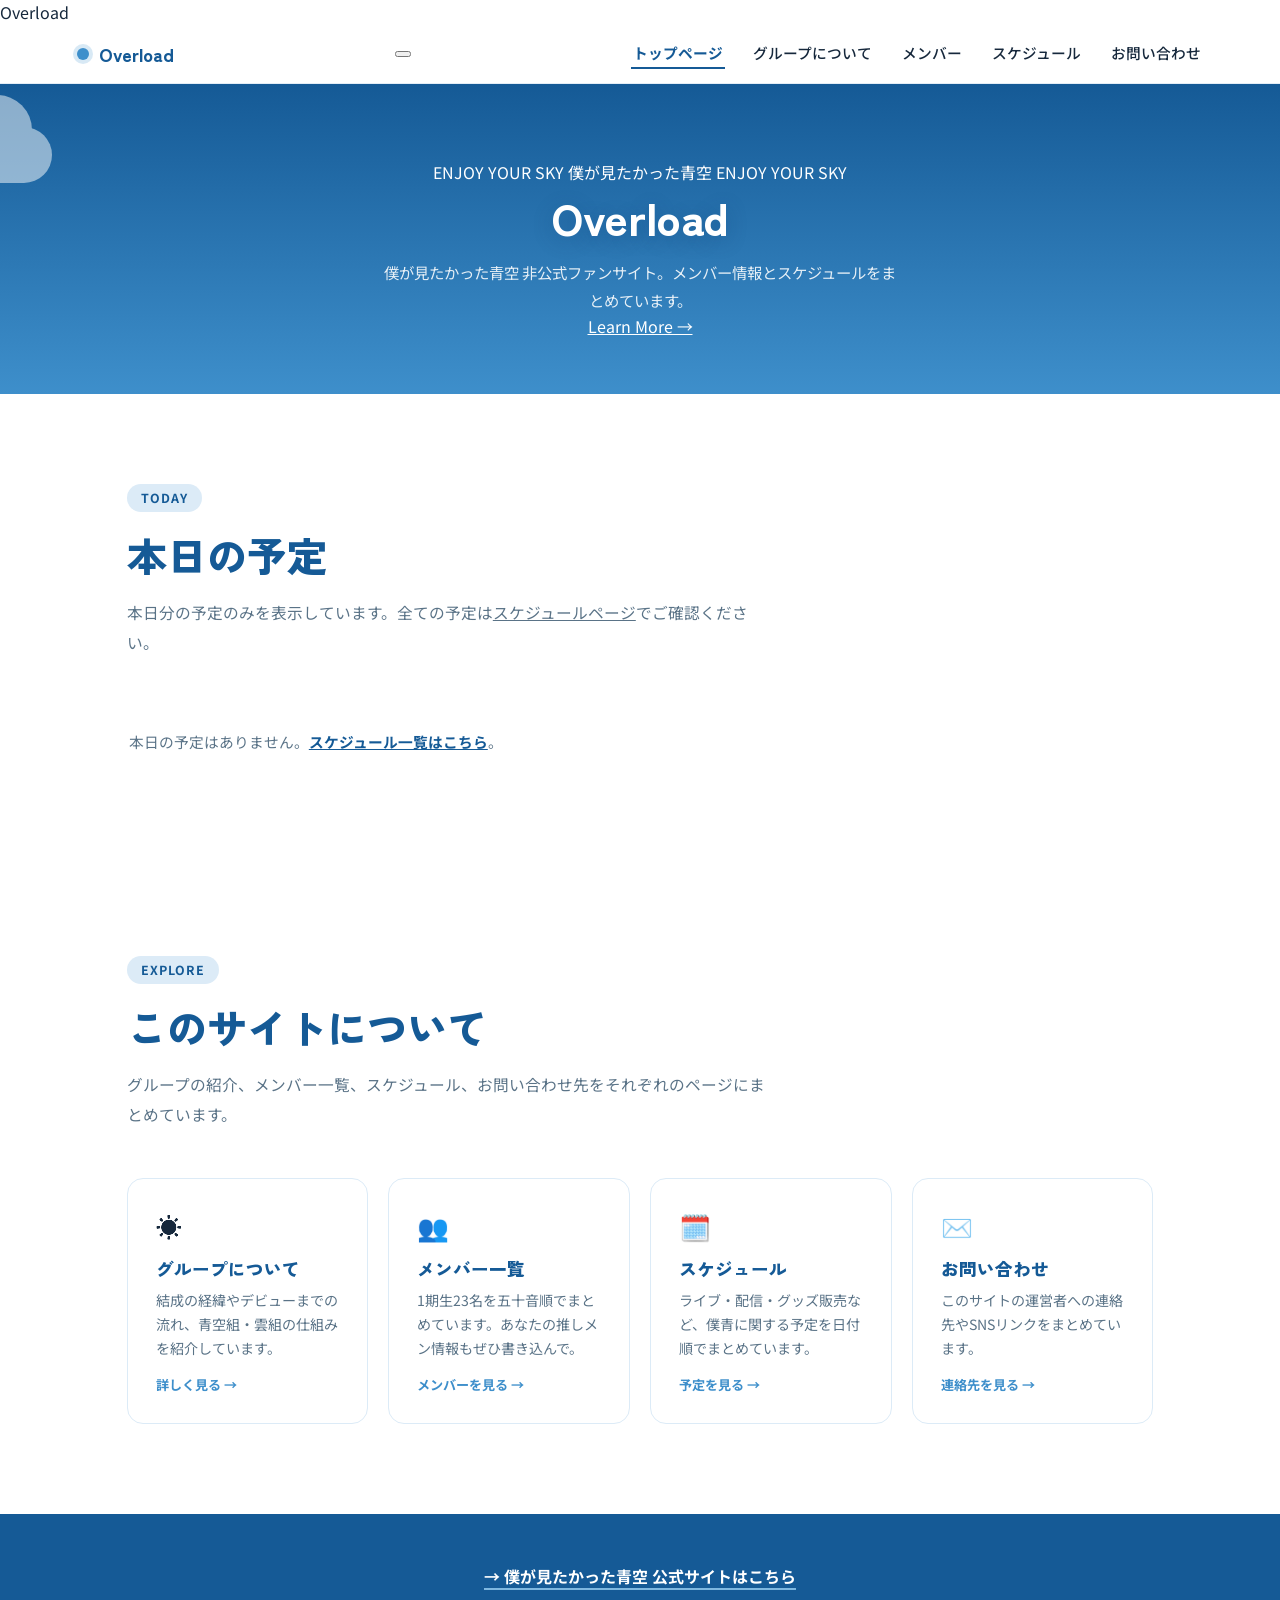
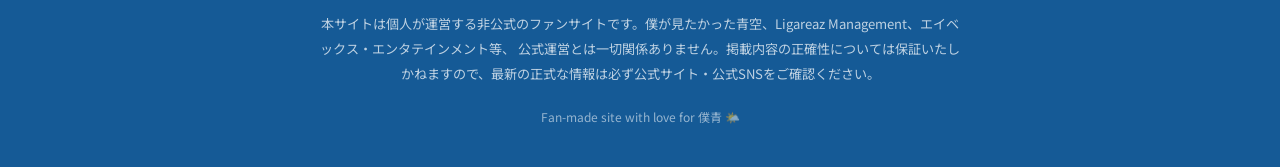
==== commit 180b15c2: "Update index.html" ====
--- a/index.html
+++ b/index.html
@@ -11,6 +11,10 @@
 <link rel="stylesheet" href="styles.css">
 </head>
 <body>
+
+<div id="introOverlay" class="intro-overlay" aria-hidden="true">
+  <span class="intro-logo"><span class="dot"></span>Overload</span>
+</div>
 
 <nav class="nav">
   <a class="nav-brand" href="index.html"><span class="dot"></span>Overload</a>
@@ -29,6 +33,8 @@
 <header class="page-head home">
   <div class="cloud c1"></div>
   <div class="cloud c3"></div>
+  <span class="side-text side-text-left" aria-hidden="true">ENJOY YOUR SKY</span>
+  <span class="side-text side-text-right" aria-hidden="true">僕が見たかった青空</span>
   <span class="hero-tag">ENJOY YOUR SKY</span>
   <h1 class="stack-title">Overload</h1>
   <p>僕が見たかった青空 非公式ファンサイト。メンバー情報とスケジュールをまとめています。</p>
@@ -89,5 +95,6 @@
 
 <script src="schedule.js"></script>
 <script src="nav.js"></script>
+<script src="intro.js"></script>
 </body>
 </html>
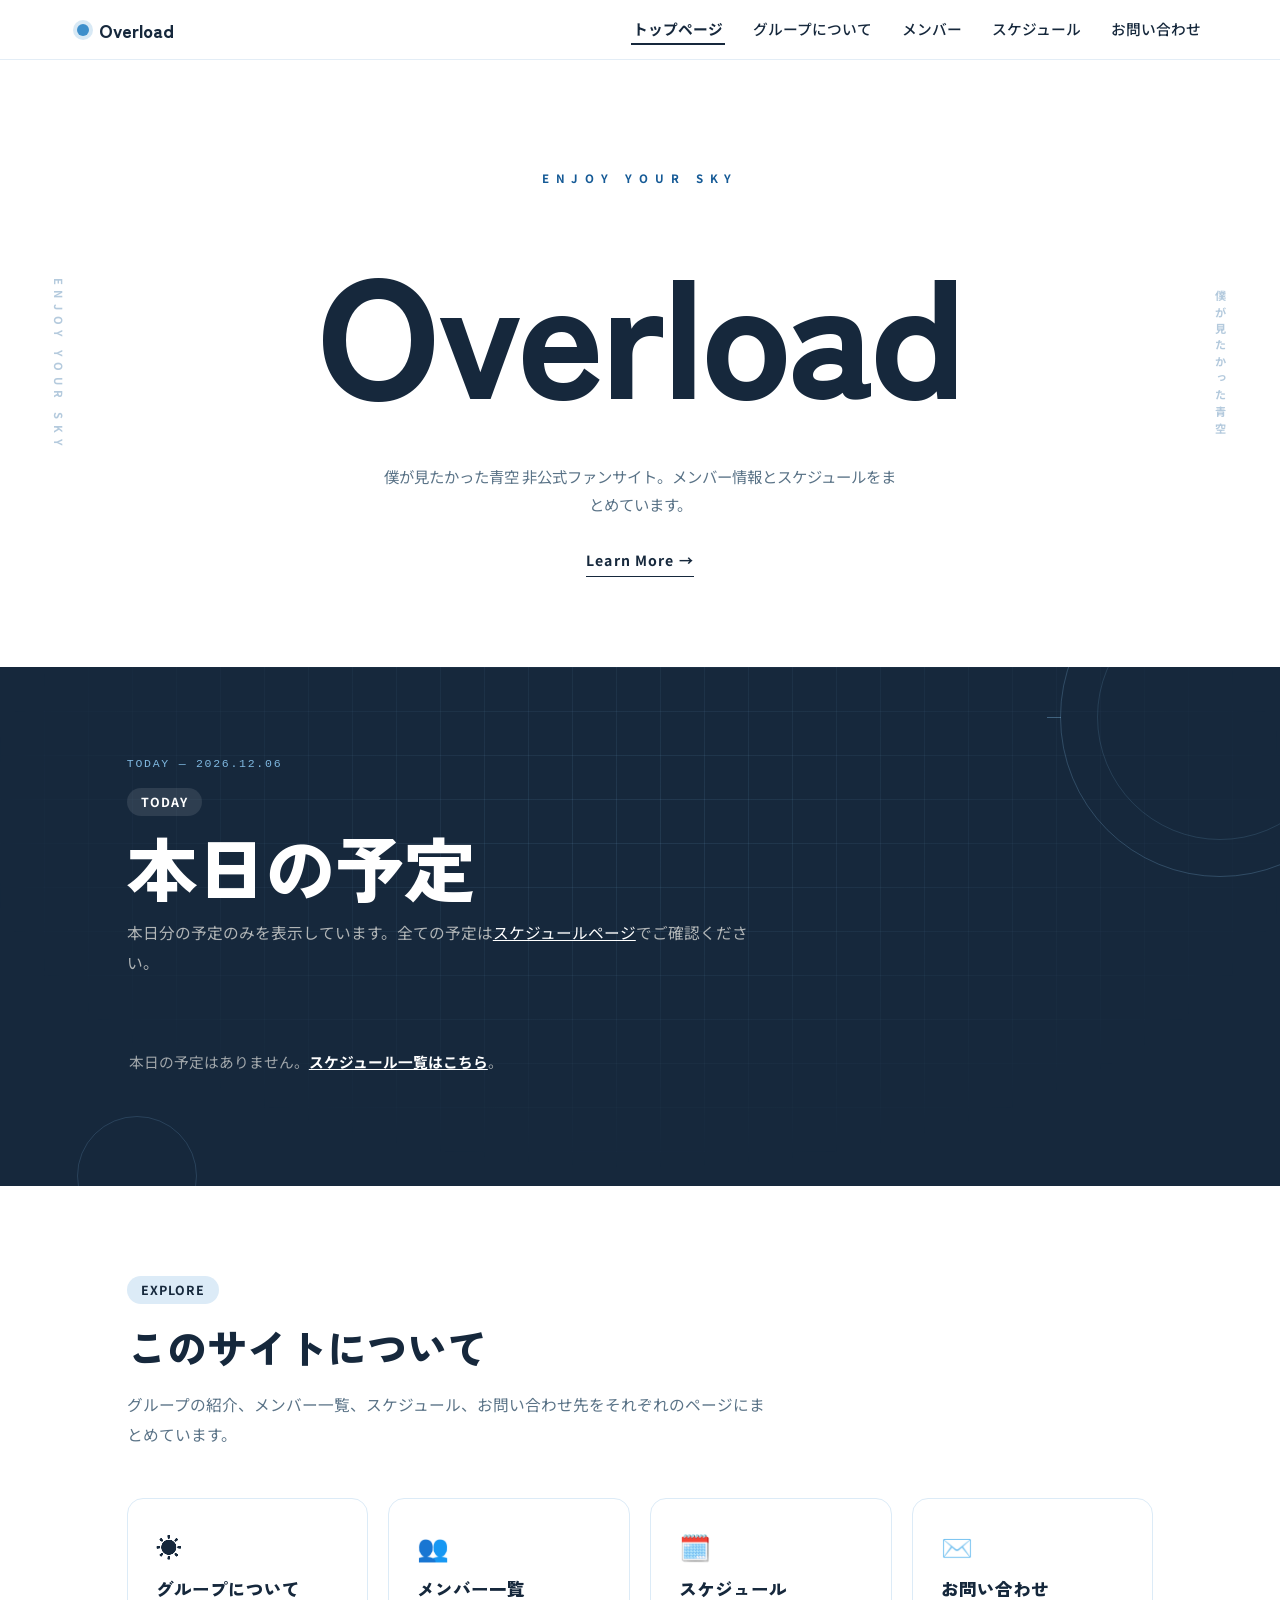
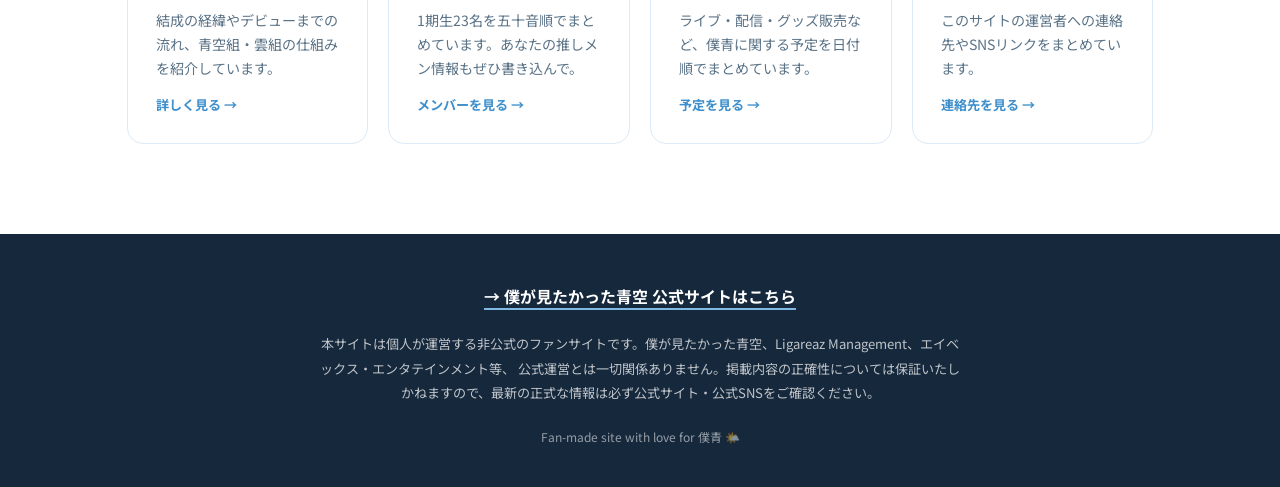
==== commit c46fb0de: "Homepage: two-tone today section, typography-led styling, unify brand color - #today band now uses t" ====
--- a/index.html
+++ b/index.html
@@ -42,12 +42,17 @@
 </header>
 
 <section id="today">
-  <div class="section-head">
-    <span class="eyebrow">TODAY</span>
-    <h2>本日の予定</h2>
-    <p>本日分の予定のみを表示しています。全ての予定は<a href="schedule.html">スケジュールページ</a>でご確認ください。</p>
+  <div class="today-ring" aria-hidden="true"></div>
+  <div class="today-ring-sm" aria-hidden="true"></div>
+  <div class="today-inner">
+    <div class="section-head">
+      <span class="today-tag" id="todayTag" aria-hidden="true"></span>
+      <span class="eyebrow">TODAY</span>
+      <h2>本日の予定</h2>
+      <p>本日分の予定のみを表示しています。全ての予定は<a href="schedule.html">スケジュールページ</a>でご確認ください。</p>
+    </div>
+    <div class="schedule-list" id="todayList"></div>
   </div>
-  <div class="schedule-list" id="todayList"></div>
 </section>
 
 <section id="quicklinks">
--- a/styles.css
+++ b/styles.css
@@ -31,6 +31,48 @@
   *{animation-duration:0.01ms !important; animation-iteration-count:1 !important; transition-duration:0.01ms !important; scroll-behavior:auto !important;}
 }
 
+/* ---------- INTRO OVERLAY (トップページ入場フェード) ---------- */
+.intro-overlay{
+  position:fixed;inset:0;z-index:999;
+  display:flex;align-items:center;justify-content:center;
+  background:#fff;
+  opacity:1;visibility:visible;
+  transition:opacity .7s ease, visibility .7s ease;
+}
+.intro-overlay.hide{opacity:0;visibility:hidden;pointer-events:none;}
+.intro-logo{
+  display:flex;align-items:center;gap:10px;
+  font-family:'Zen Kaku Gothic New';font-weight:900;
+  font-size:1.3rem;letter-spacing:0.35em;
+  color:var(--sky-deep);
+  opacity:0;
+  animation:introReveal 1s ease forwards .15s;
+}
+.intro-logo .dot{width:10px;height:10px;border-radius:50%;background:var(--sky-mid);box-shadow:0 0 0 4px rgba(62,143,203,0.2);}
+@keyframes introReveal{
+  0%{opacity:0;transform:translateY(8px);}
+  100%{opacity:1;transform:translateY(0);}
+}
+@media (prefers-reduced-motion: reduce){
+  .intro-overlay{display:none;}
+}
+
+/* ---------- SIDE TEXT (トップページ ヒーローの縦文字) ---------- */
+.side-text{
+  position:absolute;
+  top:50%;
+  writing-mode:vertical-rl;
+  transform:translateY(-50%);
+  letter-spacing:0.5em;
+  font-size:0.7rem;
+  font-weight:700;
+  color:rgba(255,255,255,0.45);
+  z-index:2;
+}
+.side-text-left{left:4vw;}
+.side-text-right{right:4vw;}
+@media(max-width:820px){.side-text{display:none;}}
+
 /* ---------- NAV ---------- */
 .nav{
   position:sticky;top:0;z-index:50;
@@ -40,12 +82,37 @@
   backdrop-filter:blur(10px);
   border-bottom:1px solid rgba(30,111,181,0.12);
 }
-.nav-brand{display:flex;align-items:center;gap:10px;font-family:'Zen Kaku Gothic New';font-weight:900;font-size:1.15rem;color:var(--sky-deep);text-decoration:none;}
+.nav-brand{display:flex;align-items:center;gap:10px;font-family:'Zen Kaku Gothic New';font-weight:900;font-size:1.15rem;color:var(--ink);text-decoration:none;}
 .nav-brand .dot{width:12px;height:12px;border-radius:50%;background:var(--sky-mid);box-shadow:0 0 0 4px rgba(62,143,203,0.2);}
+
+/* hamburger button (mobile only) */
+.nav-toggle{
+  display:flex;flex-direction:column;justify-content:center;gap:5px;
+  width:36px;height:36px;padding:0;
+  border:none;background:none;cursor:pointer;
+}
+.nav-toggle span{display:block;width:100%;height:2px;background:var(--sky-deep);border-radius:2px;transition:transform .2s,opacity .2s;}
+.nav-toggle.open span:nth-child(1){transform:translateY(7px) rotate(45deg);}
+.nav-toggle.open span:nth-child(2){opacity:0;}
+.nav-toggle.open span:nth-child(3){transform:translateY(-7px) rotate(-45deg);}
+@media(min-width:760px){.nav-toggle{display:none;}}
+
 .nav-links{display:none;gap:26px;font-size:0.92rem;font-weight:500;}
 .nav-links a{text-decoration:none;padding:4px 2px;border-bottom:2px solid transparent;transition:border-color .2s;}
 .nav-links a:hover{border-color:var(--sky-mid);}
-.nav-links a.current{border-color:var(--sky-deep);color:var(--sky-deep);font-weight:700;}
+.nav-links a.current{border-color:var(--ink);color:var(--ink);font-weight:700;}
+
+/* mobile dropdown: shown only when toggled open */
+@media(max-width:759px){
+  .nav-links.open{
+    display:flex;flex-direction:column;gap:0;
+    position:absolute;top:100%;left:0;right:0;
+    background:#fff;
+    border-bottom:1px solid rgba(30,111,181,0.12);
+    box-shadow:0 14px 26px rgba(21,90,150,0.12);
+  }
+  .nav-links.open a{padding:14px 6vw;border-bottom:1px solid var(--sky-light);}
+}
 @media(min-width:760px){.nav-links{display:flex;}}
 
 /* ---------- CLOUDS (トップページ・サブページのヘッダーで共用) ---------- */
@@ -102,18 +169,190 @@
 }
 .page-head .cloud{opacity:0.5;}
 
+/* homepage: larger entrance hero, same header component/colors as subpages */
+.page-head.home{
+  min-height:64vh;
+  display:flex;flex-direction:column;align-items:center;justify-content:center;
+  padding:110px 6vw 90px;
+}
+.hero-tag{
+  position:relative;z-index:2;
+  display:inline-block;
+  color:rgba(255,255,255,0.85);
+  font-size:0.8rem;
+  font-weight:700;
+  letter-spacing:0.5em;
+  margin-bottom:18px;
+}
+.page-head h1.stack-title{
+  font-size:clamp(3rem,11vw,7.5rem);
+  margin:0 0 16px;
+  text-shadow:
+    4px 4px 0 rgba(255,255,255,0.22),
+    8px 8px 0 rgba(255,255,255,0.10);
+}
+.page-head.home p{margin:0 auto;max-width:520px;}
+.hero-cta{
+  position:relative;z-index:2;
+  display:inline-block;
+  margin-top:26px;
+  padding:12px 30px;
+  border:1.5px solid rgba(255,255,255,0.7);
+  border-radius:999px;
+  color:#fff;
+  text-decoration:none;
+  font-weight:700;
+  font-size:0.88rem;
+  letter-spacing:0.04em;
+  transition:background .2s, color .2s;
+}
+.hero-cta:hover{background:#fff;color:var(--sky-deep);}
+
+/* ---------- HOME HERO OVERRIDE (白ベース＋タイポ勝負／超三元寄り) ---------- */
+.page-head.home{
+  background:#fff;
+  color:var(--ink);
+}
+.page-head.home .cloud{display:none;}
+.page-head.home .hero-tag{
+  color:var(--sky-deep);
+  font-size:0.72rem;
+  letter-spacing:0.6em;
+}
+.page-head.home h1.stack-title{
+  color:var(--ink);
+  text-shadow:none;
+  font-weight:900;
+  letter-spacing:-0.02em;
+  font-size:clamp(3.6rem,15vw,10.5rem);
+}
+.page-head.home p{color:var(--ink-soft);}
+.page-head.home .hero-cta{
+  border:none;
+  border-radius:0;
+  padding:6px 0;
+  color:var(--ink);
+  letter-spacing:0.08em;
+  border-bottom:1.5px solid var(--ink);
+}
+.page-head.home .hero-cta:hover{background:none;color:var(--sky-deep);border-color:var(--sky-deep);}
+.page-head.home .side-text{color:rgba(21,90,150,0.32);}
+
+/* フェード後、白背景のままでも「動いた」感を出すための出現アニメーション */
+.page-head.home .hero-tag,
+.page-head.home h1.stack-title,
+.page-head.home p,
+.page-head.home .hero-cta{
+  opacity:0;
+  animation:heroIn .9s ease forwards;
+}
+.page-head.home .hero-tag{animation-delay:.85s;}
+.page-head.home h1.stack-title{animation-delay:.98s;}
+.page-head.home p{animation-delay:1.12s;}
+.page-head.home .hero-cta{animation-delay:1.28s;}
+@keyframes heroIn{
+  from{opacity:0;transform:translateY(18px);}
+  to{opacity:1;transform:translateY(0);}
+}
+@media (prefers-reduced-motion: reduce){
+  .page-head.home .hero-tag,
+  .page-head.home h1.stack-title,
+  .page-head.home p,
+  .page-head.home .hero-cta{opacity:1;animation:none;transform:none;}
+}
+
 /* ---------- SECTION GENERIC ---------- */
 section{padding:90px 6vw;max-width:1180px;margin:0 auto;}
+
+/* ---------- TODAY (デカ文字と同じ色でツートンにする帯／文字で制圧・配色は水色系に統一) ---------- */
+#today{
+  position:relative;
+  max-width:none;
+  padding:0;
+  background:var(--ink);
+  overflow:hidden;
+}
+/* 幾何学：うっすら光るグリッドのみ。にじみグローは使わない */
+#today::before{
+  content:"";
+  position:absolute;inset:0;
+  background-image:
+    linear-gradient(rgba(127,184,224,0.12) 1px, transparent 1px),
+    linear-gradient(90deg, rgba(127,184,224,0.12) 1px, transparent 1px);
+  background-size:44px 44px;
+  -webkit-mask-image:radial-gradient(ellipse 70% 90% at 50% 30%, #000 0%, transparent 75%);
+  mask-image:radial-gradient(ellipse 70% 90% at 50% 30%, #000 0%, transparent 75%);
+  pointer-events:none;
+}
+/* サイバネティック：HUD風の同心円リング（水色一色） */
+.today-ring{
+  position:absolute;
+  width:320px;height:320px;
+  border:1px solid rgba(127,184,224,0.25);
+  border-radius:50%;
+  right:-100px;top:-110px;
+  pointer-events:none;
+}
+.today-ring::before{
+  content:"";
+  position:absolute;inset:36px;
+  border:1px solid rgba(127,184,224,0.16);
+  border-radius:50%;
+}
+.today-ring::after{
+  content:"";
+  position:absolute;top:50%;left:-14px;
+  width:14px;height:1px;
+  background:rgba(127,184,224,0.4);
+}
+.today-ring-sm{
+  position:absolute;
+  width:120px;height:120px;
+  border:1px solid rgba(127,184,224,0.18);
+  border-radius:50%;
+  left:6vw;bottom:-50px;
+  pointer-events:none;
+}
+@media(max-width:820px){.today-ring,.today-ring-sm{display:none;}}
+#today .today-inner{
+  position:relative;z-index:2;
+  max-width:1180px;margin:0 auto;
+  padding:90px 6vw;
+}
+/* 文字で制圧：見出しを大きく強く */
+.today-tag{
+  display:block;
+  font-family:'Courier New',Consolas,monospace;
+  font-size:0.72rem;
+  letter-spacing:0.15em;
+  color:var(--sky-pale);
+  margin-bottom:18px;
+}
+#today .eyebrow{background:rgba(255,255,255,0.1);color:#fff;}
+#today .section-head h2{
+  color:#fff;
+  font-size:clamp(2.6rem,6.5vw,4.4rem);
+  letter-spacing:-0.01em;
+  line-height:1.05;
+}
+#today .section-head p{color:rgba(237,235,230,0.72);}
+#today .section-head p a{color:#fff;}
+#today .schedule-item{background:rgba(255,255,255,0.05);border-color:rgba(255,255,255,0.14);}
+#today .schedule-date{color:var(--sky-pale);}
+#today .schedule-title{color:#EDEBE6;}
+#today .schedule-title a{color:#fff;}
+#today .schedule-empty{color:rgba(237,235,230,0.65);}
+#today .schedule-empty a{color:#fff;}
 .eyebrow{
   display:inline-block;
-  color:var(--sky-deep);
+  color:var(--ink);
   background:var(--sky-light);
   padding:5px 14px;border-radius:999px;
   font-size:0.78rem;font-weight:700;letter-spacing:0.08em;
   margin-bottom:14px;
 }
 .section-head{max-width:640px;margin-bottom:48px;}
-.section-head h2{font-size:clamp(1.7rem,3.6vw,2.5rem);margin:0 0 14px;color:var(--sky-deep);}
+.section-head h2{font-size:clamp(1.7rem,3.6vw,2.5rem);margin:0 0 14px;color:var(--ink);}
 .section-head p{color:var(--ink-soft);line-height:1.9;font-size:0.98rem;margin:0;}
 
 /* ---------- ABOUT ---------- */
@@ -177,7 +416,7 @@
 }
 .link-card:hover{transform:translateY(-4px);box-shadow:0 14px 28px rgba(21,90,150,0.12);border-color:var(--sky-pale);}
 .link-card .icon{font-size:1.6rem;margin-bottom:12px;}
-.link-card h3{margin:0 0 8px;font-size:1.1rem;color:var(--sky-deep);}
+.link-card h3{margin:0 0 8px;font-size:1.1rem;color:var(--ink);}
 .link-card p{margin:0;color:var(--ink-soft);font-size:0.88rem;line-height:1.7;}
 .link-card .go{display:inline-block;margin-top:14px;font-size:0.82rem;font-weight:700;color:var(--sky-mid);}
 
@@ -288,7 +527,7 @@
 
 /* ---------- FOOTER ---------- */
 footer{
-  background:var(--sky-deep);
+  background:var(--ink);
   color:rgba(255,255,255,0.9);
   padding:50px 6vw 30px;
   text-align:center;
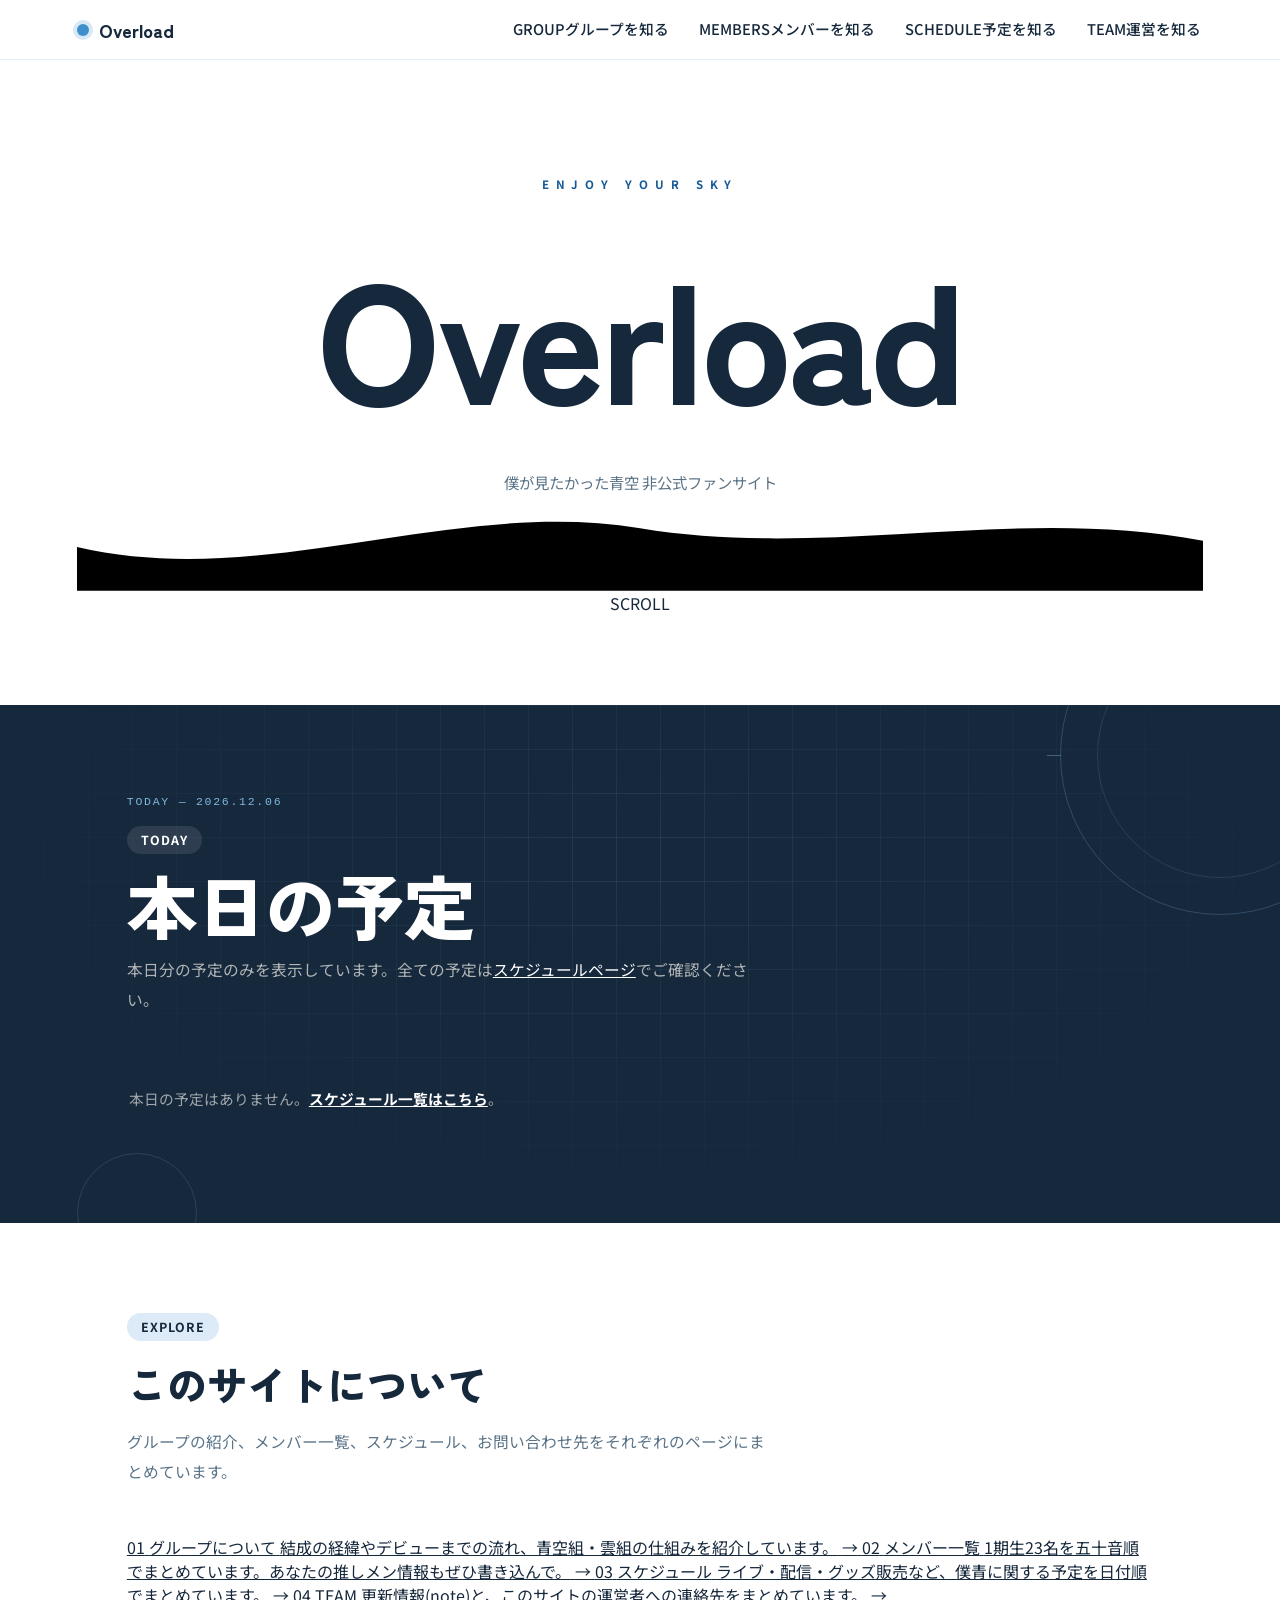
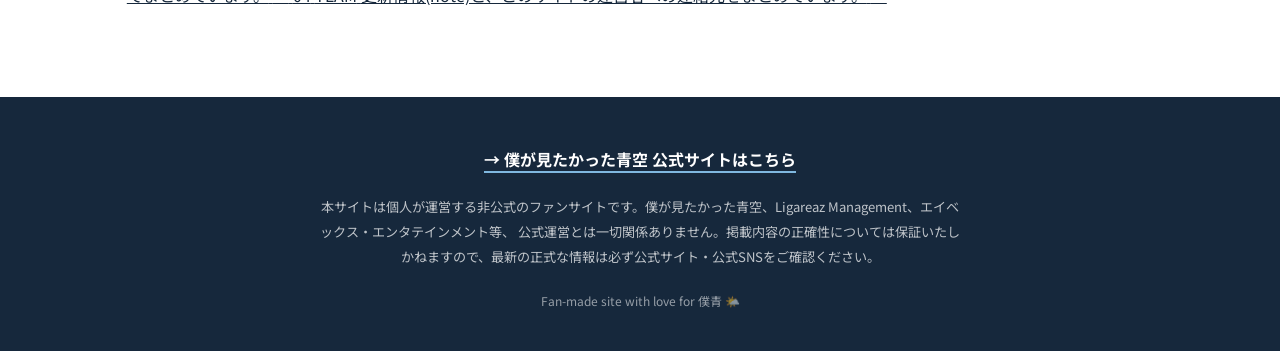
==== commit a0490c5a: "Update index.html" ====
--- a/index.html
+++ b/index.html
@@ -13,7 +13,7 @@
 <body>
 
 <div id="introOverlay" class="intro-overlay" aria-hidden="true">
-  <span class="intro-logo"><span class="dot"></span>Overload</span>
+  <span class="intro-logo rainbow"><span class="dot"></span>Overload</span>
 </div>
 
 <nav class="nav">
@@ -22,74 +22,87 @@
     <span></span><span></span><span></span>
   </button>
   <div class="nav-links" id="navLinks">
-    <a href="index.html" class="current">トップページ</a>
-    <a href="about.html">グループについて</a>
-    <a href="members.html">メンバー</a>
-    <a href="schedule.html">スケジュール</a>
-    <a href="contact.html">お問い合わせ</a>
+    <a href="about.html" class="nav-swap nav-group"><span class="nav-en">GROUP</span><span class="nav-ja">グループを知る</span></a>
+    <a href="members.html" class="nav-swap"><span class="nav-en">MEMBERS</span><span class="nav-ja">メンバーを知る</span></a>
+    <a href="schedule.html" class="nav-swap nav-schedule"><span class="nav-en">SCHEDULE</span><span class="nav-ja">予定を知る</span></a>
+    <a href="team.html" class="nav-swap nav-team"><span class="nav-en">TEAM</span><span class="nav-ja">運営を知る</span></a>
   </div>
 </nav>
 
-<header class="page-head home">
-  <div class="cloud c1"></div>
-  <div class="cloud c3"></div>
-  <span class="side-text side-text-left" aria-hidden="true">ENJOY YOUR SKY</span>
-  <span class="side-text side-text-right" aria-hidden="true">僕が見たかった青空</span>
-  <span class="hero-tag">ENJOY YOUR SKY</span>
-  <h1 class="stack-title">Overload</h1>
-  <p>僕が見たかった青空 非公式ファンサイト。メンバー情報とスケジュールをまとめています。</p>
-  <a class="hero-cta" href="about.html">Learn More →</a>
+<header class="page-head home photo-hero">
+  <div class="photo-hero-img" style="background-image:url('hero.jpg');" aria-hidden="true"></div>
+  <div class="photo-hero-content">
+    <span class="hero-tag">ENJOY YOUR SKY</span>
+    <h1 class="stack-title">Overload</h1>
+    <p>僕が見たかった青空 非公式ファンサイト</p>
+  </div>
+  <svg class="wave-shape" viewBox="0 0 1440 120" preserveAspectRatio="none" aria-hidden="true">
+    <path d="M0,64 C240,120 480,0 720,40 C960,80 1200,10 1440,56 L1440,120 L0,120 Z"></path>
+  </svg>
+  <div class="scroll-cue" aria-hidden="true">
+    <span class="scroll-cue-line"></span>
+    <span class="scroll-cue-text">SCROLL</span>
+  </div>
+
 </header>
 
 <section id="today">
   <div class="today-ring" aria-hidden="true"></div>
   <div class="today-ring-sm" aria-hidden="true"></div>
   <div class="today-inner">
-    <div class="section-head">
+    <div class="section-head" data-reveal>
       <span class="today-tag" id="todayTag" aria-hidden="true"></span>
       <span class="eyebrow">TODAY</span>
-      <h2>本日の予定</h2>
+      <h2><span class="marker">本日</span>の予定</h2>
       <p>本日分の予定のみを表示しています。全ての予定は<a href="schedule.html">スケジュールページ</a>でご確認ください。</p>
     </div>
-    <div class="schedule-list" id="todayList"></div>
+    <div class="schedule-list" id="todayList" data-reveal></div>
   </div>
 </section>
 
 <section id="quicklinks">
-  <div class="section-head">
+  <div class="section-head" data-reveal>
     <span class="eyebrow">EXPLORE</span>
     <h2>このサイトについて</h2>
     <p>グループの紹介、メンバー一覧、スケジュール、お問い合わせ先をそれぞれのページにまとめています。</p>
   </div>
-  <div class="link-grid">
-    <a class="link-card" href="about.html">
-      <div class="icon">☀️</div>
-      <h3>グループについて</h3>
-      <p>結成の経緯やデビューまでの流れ、青空組・雲組の仕組みを紹介しています。</p>
-      <span class="go">詳しく見る →</span>
+  <div class="index-list">
+    <a class="index-row" href="about.html" data-reveal>
+      <span class="index-num">01</span>
+      <span class="index-body">
+        <span class="index-title">グループについて</span>
+        <span class="index-desc">結成の経緯やデビューまでの流れ、青空組・雲組の仕組みを紹介しています。</span>
+      </span>
+      <span class="index-arrow">→</span>
     </a>
-    <a class="link-card" href="members.html">
-      <div class="icon">👥</div>
-      <h3>メンバー一覧</h3>
-      <p>1期生23名を五十音順でまとめています。あなたの推しメン情報もぜひ書き込んで。</p>
-      <span class="go">メンバーを見る →</span>
+    <a class="index-row" href="members.html" data-reveal>
+      <span class="index-num">02</span>
+      <span class="index-body">
+        <span class="index-title">メンバー一覧</span>
+        <span class="index-desc">1期生23名を五十音順でまとめています。あなたの推しメン情報もぜひ書き込んで。</span>
+      </span>
+      <span class="index-arrow">→</span>
     </a>
-    <a class="link-card" href="schedule.html">
-      <div class="icon">🗓️</div>
-      <h3>スケジュール</h3>
-      <p>ライブ・配信・グッズ販売など、僕青に関する予定を日付順でまとめています。</p>
-      <span class="go">予定を見る →</span>
+    <a class="index-row" href="schedule.html" data-reveal>
+      <span class="index-num">03</span>
+      <span class="index-body">
+        <span class="index-title">スケジュール</span>
+        <span class="index-desc">ライブ・配信・グッズ販売など、僕青に関する予定を日付順でまとめています。</span>
+      </span>
+      <span class="index-arrow">→</span>
     </a>
-    <a class="link-card" href="contact.html">
-      <div class="icon">✉️</div>
-      <h3>お問い合わせ</h3>
-      <p>このサイトの運営者への連絡先やSNSリンクをまとめています。</p>
-      <span class="go">連絡先を見る →</span>
+    <a class="index-row" href="team.html" data-reveal>
+      <span class="index-num">04</span>
+      <span class="index-body">
+        <span class="index-title">TEAM</span>
+        <span class="index-desc">更新情報(note)と、このサイトの運営者への連絡先をまとめています。</span>
+      </span>
+      <span class="index-arrow">→</span>
     </a>
   </div>
 </section>
 
-<footer>
+<footer data-reveal>
   <a class="official-link" href="https://bokuao.com/" target="_blank" rel="noopener">→ 僕が見たかった青空 公式サイトはこちら</a>
   <p class="disclaimer">
     本サイトは個人が運営する非公式のファンサイトです。僕が見たかった青空、Ligareaz Management、エイベックス・エンタテインメント等、
@@ -101,5 +114,6 @@
 <script src="schedule.js"></script>
 <script src="nav.js"></script>
 <script src="intro.js"></script>
+<script src="reveal.js"></script>
 </body>
 </html>
